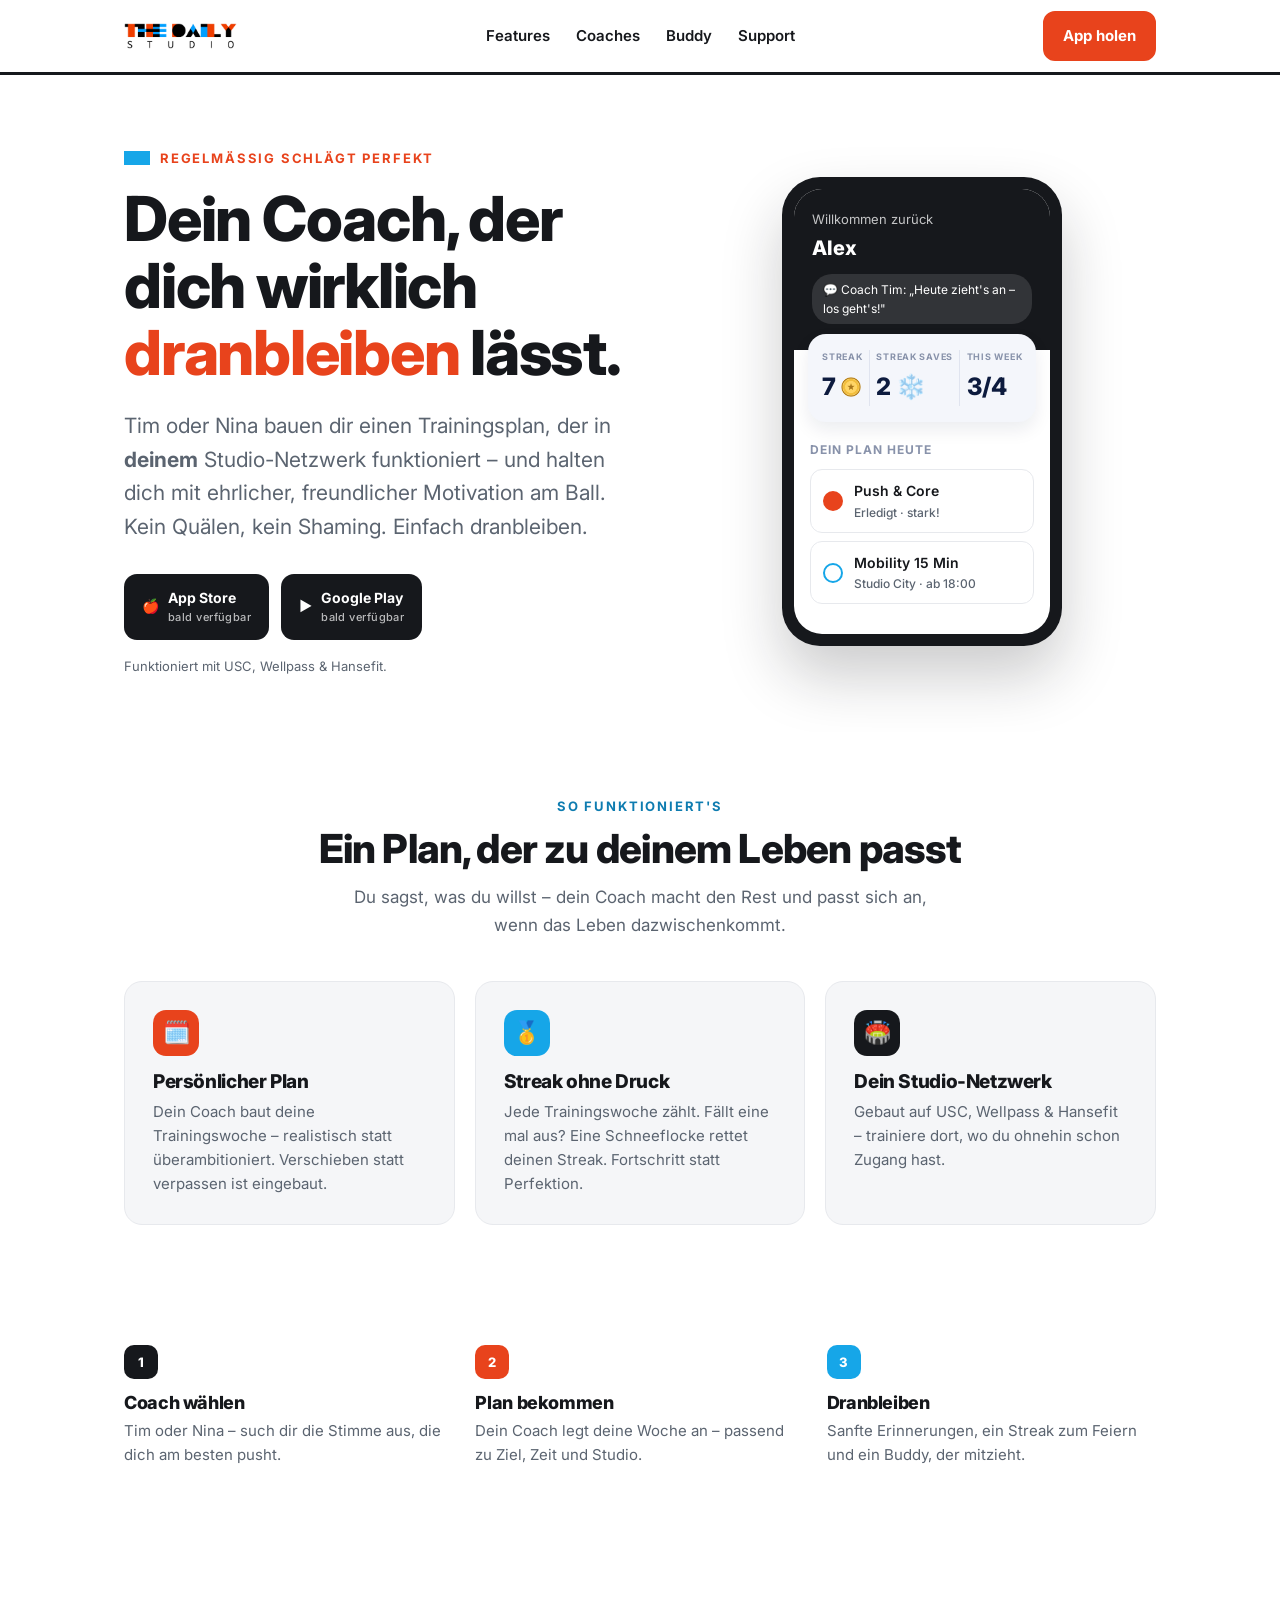
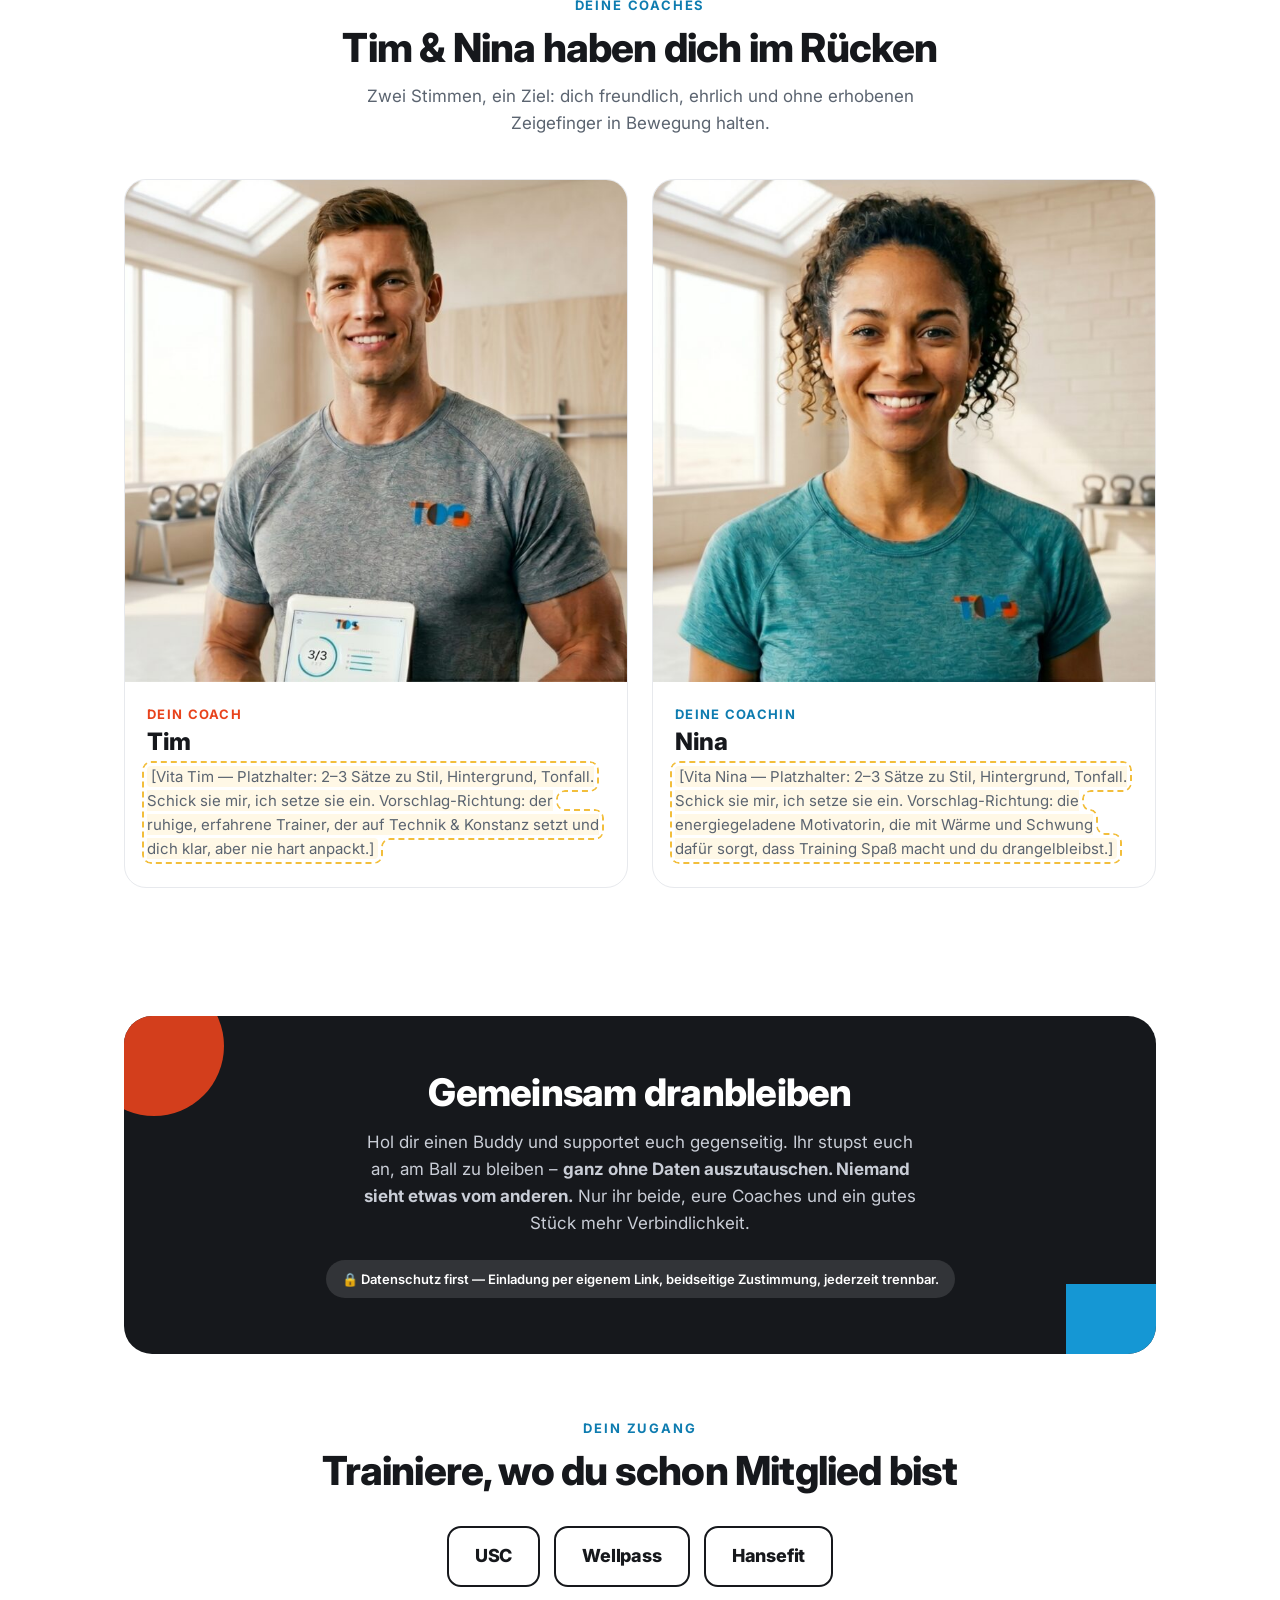
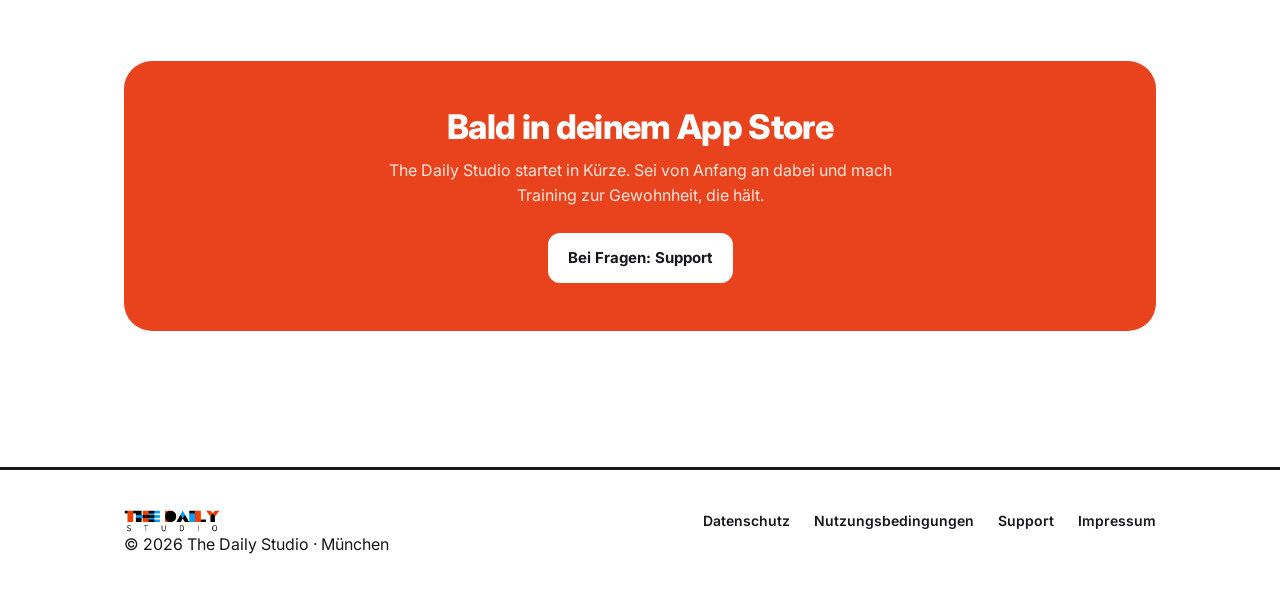
==== index.html @ db4e8151 "The Daily Studio website + deep-link files (AASA, assetlinks, invite landing)" ====
<!DOCTYPE html>
<html lang="de">
<head>
<meta charset="UTF-8">
<meta name="viewport" content="width=device-width, initial-scale=1.0">
<title>The Daily Studio — dein Coach, der dich dranbleiben lässt</title>
<meta name="description" content="The Daily Studio baut dir mit deinem persönlichen Coach Tim oder Nina einen Trainingsplan, der in deinem Studio-Netzwerk funktioniert – und hält dich mit ehrlicher Motivation dran. Regelmäßig schlägt perfekt.">
<meta property="og:title" content="The Daily Studio">
<meta property="og:description" content="Dein persönlicher Coach. Dein Plan. Dranbleiben ohne Quälen.">
<meta property="og:type" content="website">
<link rel="icon" href="assets/favicon.png">
<link rel="preconnect" href="https://fonts.googleapis.com">
<link rel="preconnect" href="https://fonts.gstatic.com" crossorigin>
<link href="https://fonts.googleapis.com/css2?family=Inter:wght@400;500;600;700;800&display=swap" rel="stylesheet">
<link rel="stylesheet" href="style.css">
</head>
<body>

<header>
  <div class="wrap nav">
    <a href="index.html"><img class="logo" src="assets/logo.png" alt="The Daily Studio"></a>
    <nav>
      <a href="#features">Features</a>
      <a href="#coaches">Coaches</a>
      <a href="#buddy">Buddy</a>
      <a href="support.html">Support</a>
    </nav>
    <div class="nav-cta">
      <a class="btn red" href="#download">App holen</a>
    </div>
  </div>
</header>

<!-- HERO -->
<section class="hero">
  <div class="wrap hero-grid">
    <div>
      <span class="kicker">Regelmäßig schlägt perfekt</span>
      <h1>Dein Coach, der dich wirklich <em>dranbleiben</em> lässt.</h1>
      <p class="lead">Tim oder Nina bauen dir einen Trainingsplan, der in <strong>deinem</strong> Studio-Netzwerk funktioniert – und halten dich mit ehrlicher, freundlicher Motivation am Ball. Kein Quälen, kein Shaming. Einfach dranbleiben.</p>
      <div class="store" id="download">
        <span class="badge"><span>🍎</span><span>App Store<small>bald verfügbar</small></span></span>
        <span class="badge"><span>▶</span><span>Google Play<small>bald verfügbar</small></span></span>
      </div>
      <p class="note">Funktioniert mit USC, Wellpass &amp; Hansefit.</p>
    </div>

    <!-- App-Screen-Mockup (echtes UI: Streak / Streak Saves / This Week + Tagesplan) -->
    <div class="phone" aria-hidden="true">
      <div class="screen">
        <div class="top">
          <div class="hi">Willkommen zurück</div>
          <div class="name">Alex</div>
          <div class="coachline">💬 Coach Tim: „Heute zieht's an – los geht's!"</div>
        </div>
        <div class="stats">
          <div class="stat"><div class="l">Streak</div><div class="v">7 <img src="assets/streak_medal.png" alt=""></div></div>
          <div class="vline"></div>
          <div class="stat"><div class="l">Streak Saves</div><div class="v">2 ❄️</div></div>
          <div class="vline"></div>
          <div class="stat"><div class="l">This Week</div><div class="v">3/4</div></div>
        </div>
        <div class="plan">
          <h4>Dein Plan heute</h4>
          <div class="task"><span class="dot done"></span><div>Push &amp; Core<small>Erledigt · stark!</small></div></div>
          <div class="task"><span class="dot open"></span><div>Mobility 15 Min<small>Studio City · ab 18:00</small></div></div>
        </div>
      </div>
    </div>
  </div>
</section>

<!-- FEATURES -->
<section class="block" id="features">
  <div class="wrap">
    <p class="eyebrow">So funktioniert's</p>
    <h2 class="center">Ein Plan, der zu deinem Leben passt</h2>
    <p class="sub">Du sagst, was du willst – dein Coach macht den Rest und passt sich an, wenn das Leben dazwischenkommt.</p>
    <div class="trio">
      <div class="feat"><div class="ic r">🗓️</div><h3>Persönlicher Plan</h3><p>Dein Coach baut deine Trainingswoche – realistisch statt überambitioniert. Verschieben statt verpassen ist eingebaut.</p></div>
      <div class="feat"><div class="ic b">🥇</div><h3>Streak ohne Druck</h3><p>Jede Trainingswoche zählt. Fällt eine mal aus? Eine Schneeflocke rettet deinen Streak. Fortschritt statt Perfektion.</p></div>
      <div class="feat"><div class="ic k">🏟️</div><h3>Dein Studio-Netzwerk</h3><p>Gebaut auf USC, Wellpass &amp; Hansefit – trainiere dort, wo du ohnehin schon Zugang hast.</p></div>
    </div>
  </div>
</section>

<!-- STEPS -->
<section class="block" style="padding-top:0">
  <div class="wrap">
    <div class="steps">
      <div class="step"><div class="n">1</div><h3>Coach wählen</h3><p>Tim oder Nina – such dir die Stimme aus, die dich am besten pusht.</p></div>
      <div class="step"><div class="n">2</div><h3>Plan bekommen</h3><p>Dein Coach legt deine Woche an – passend zu Ziel, Zeit und Studio.</p></div>
      <div class="step"><div class="n">3</div><h3>Dranbleiben</h3><p>Sanfte Erinnerungen, ein Streak zum Feiern und ein Buddy, der mitzieht.</p></div>
    </div>
  </div>
</section>

<!-- COACHES -->
<section class="block" id="coaches">
  <div class="wrap">
    <p class="eyebrow">Deine Coaches</p>
    <h2 class="center">Tim &amp; Nina haben dich im Rücken</h2>
    <p class="sub">Zwei Stimmen, ein Ziel: dich freundlich, ehrlich und ohne erhobenen Zeigefinger in Bewegung halten.</p>
    <div class="coaches">
      <div class="coach tim">
        <img class="photo" src="assets/coach_tim.jpg" alt="Coach Tim">
        <div class="body">
          <div class="role">Dein Coach</div>
          <h3>Tim</h3>
          <p><span class="ph">[Vita Tim — Platzhalter: 2–3 Sätze zu Stil, Hintergrund, Tonfall. Schick sie mir, ich setze sie ein. Vorschlag-Richtung: der ruhige, erfahrene Trainer, der auf Technik &amp; Konstanz setzt und dich klar, aber nie hart anpackt.]</span></p>
        </div>
      </div>
      <div class="coach nina">
        <img class="photo" src="assets/coach_nina.jpg" alt="Coach Nina">
        <div class="body">
          <div class="role">Deine Coachin</div>
          <h3>Nina</h3>
          <p><span class="ph">[Vita Nina — Platzhalter: 2–3 Sätze zu Stil, Hintergrund, Tonfall. Schick sie mir, ich setze sie ein. Vorschlag-Richtung: die energiegeladene Motivatorin, die mit Wärme und Schwung dafür sorgt, dass Training Spaß macht und du drangelbleibst.]</span></p>
        </div>
      </div>
    </div>
  </div>
</section>

<!-- BUDDY -->
<section class="block" id="buddy">
  <div class="wrap">
    <div class="buddy">
      <h2>Gemeinsam dranbleiben</h2>
      <p>Hol dir einen Buddy und supportet euch gegenseitig. Ihr stupst euch an, am Ball zu bleiben – <strong>ganz ohne Daten auszutauschen. Niemand sieht etwas vom anderen.</strong> Nur ihr beide, eure Coaches und ein gutes Stück mehr Verbindlichkeit.</p>
      <span class="lock">🔒 Datenschutz first — Einladung per eigenem Link, beidseitige Zustimmung, jederzeit trennbar.</span>
    </div>
  </div>
</section>

<!-- STUDIO NETWORKS -->
<section class="block" style="padding-top:0">
  <div class="wrap">
    <p class="eyebrow">Dein Zugang</p>
    <h2 class="center">Trainiere, wo du schon Mitglied bist</h2>
    <div class="nets">
      <div class="net">USC</div>
      <div class="net">Wellpass</div>
      <div class="net">Hansefit</div>
    </div>
  </div>
</section>

<!-- CTA -->
<section class="block" style="padding-top:0">
  <div class="wrap">
    <div class="cta-band">
      <h2>Bald in deinem App Store</h2>
      <p>The Daily Studio startet in Kürze. Sei von Anfang an dabei und mach Training zur Gewohnheit, die hält.</p>
      <a class="btn" href="support.html">Bei Fragen: Support</a>
    </div>
  </div>
</section>

<footer>
  <div class="wrap">
    <div class="foot">
      <img class="logo" src="assets/logo.png" alt="The Daily Studio">
      <div class="links">
        <a href="datenschutz.html">Datenschutz</a>
        <a href="agb.html">Nutzungsbedingungen</a>
        <a href="support.html">Support</a>
        <a href="impressum.html">Impressum</a>
      </div>
    </div>
    <p class="copy">© 2026 The Daily Studio · München</p>
  </div>
</footer>

</body>
</html>
---- style.css ----
/* The Daily Studio — Website v1
   Markentreu zum Logo: Bauhaus-geometrisch, Rot/Blau/Schwarz auf Weiß. */
:root{
  --ink:#16181C; --red:#E8431C; --blue:#16A6E8; --blue-ink:#0E7CB0;
  --paper:#FFFFFF; --mist:#F5F6F8; --line:#E7E9ED; --muted:#5B6470;
  --gold:#F2BE3C; --maxw:1080px; --radius:18px;
}
*{box-sizing:border-box;margin:0;padding:0}
html{scroll-behavior:smooth}
body{font-family:"Inter",-apple-system,BlinkMacSystemFont,"Segoe UI",Roboto,Helvetica,Arial,sans-serif;
  color:var(--ink);background:var(--paper);line-height:1.6;-webkit-font-smoothing:antialiased}
.wrap{max-width:var(--maxw);margin:0 auto;padding:0 24px}
a{color:inherit;text-decoration:none}
img{max-width:100%;display:block}
h1,h2,h3{line-height:1.08;font-weight:800;letter-spacing:-0.02em}

/* ---- Header ---- */
header{position:sticky;top:0;z-index:20;background:rgba(255,255,255,.9);backdrop-filter:blur(10px);border-bottom:3px solid var(--ink)}
.nav{display:flex;align-items:center;justify-content:space-between;height:72px}
.nav .logo{height:26px;width:auto}
.nav nav{display:flex;gap:26px;align-items:center;font-weight:600;font-size:15px}
.nav nav a:hover{color:var(--red)}
.btn{display:inline-flex;align-items:center;gap:8px;font-weight:700;font-size:15px;
  padding:11px 18px;border-radius:12px;border:2px solid var(--ink);background:var(--ink);color:#fff;cursor:pointer}
.btn.ghost{background:#fff;color:var(--ink)}
.btn.red{background:var(--red);border-color:var(--red)}
.btn:hover{transform:translateY(-1px)}
.nav-cta{display:flex;gap:10px}
@media(max-width:760px){.nav nav{display:none}}

/* ---- Hero ---- */
.hero{padding:72px 0 56px;position:relative;overflow:hidden}
.hero-grid{display:grid;grid-template-columns:1.05fr .95fr;gap:48px;align-items:center}
.kicker{display:inline-flex;align-items:center;gap:10px;font-weight:700;font-size:13px;
  letter-spacing:.14em;text-transform:uppercase;color:var(--red);margin-bottom:18px}
.kicker::before{content:"";width:26px;height:14px;background:var(--blue);display:inline-block}
.hero h1{font-size:clamp(36px,6.2vw,62px);font-weight:800}
.hero h1 em{font-style:normal;color:var(--red)}
.hero p.lead{font-size:clamp(17px,2.4vw,21px);color:var(--muted);max-width:540px;margin:22px 0 30px}
.store{display:flex;gap:12px;flex-wrap:wrap}
.store .badge{display:inline-flex;align-items:center;gap:9px;background:var(--ink);color:#fff;
  padding:13px 18px;border-radius:13px;font-weight:700;font-size:14px}
.store .badge small{display:block;font-weight:500;font-size:11px;opacity:.7;letter-spacing:.04em}
.hero .note{margin-top:16px;font-size:13px;color:var(--muted)}
@media(max-width:860px){.hero-grid{grid-template-columns:1fr;gap:36px}}

/* ---- Phone mock (app-screen echo) ---- */
.phone{justify-self:center;width:280px;background:var(--ink);border-radius:38px;padding:12px;
  box-shadow:0 30px 60px rgba(22,24,28,.22)}
.phone .screen{background:#fff;border-radius:28px;overflow:hidden}
.phone .top{background:var(--ink);color:#fff;padding:20px 18px 26px}
.phone .top .hi{font-size:13px;opacity:.75}
.phone .top .name{font-size:20px;font-weight:800;margin-top:2px}
.phone .top .coachline{margin-top:10px;font-size:12px;background:rgba(255,255,255,.12);
  display:inline-block;padding:6px 11px;border-radius:20px}
.stats{display:flex;justify-content:space-between;align-items:flex-start;
  background:#F4F6FB;margin:-16px 14px 0;border-radius:18px;padding:16px 14px;position:relative;
  box-shadow:0 8px 18px rgba(13,27,62,.08)}
.stat .l{font-size:9px;font-weight:700;letter-spacing:.08em;color:#8892AA;text-transform:uppercase}
.stat .v{font-size:24px;font-weight:800;color:#0D1B3E;display:flex;align-items:center;gap:4px;margin-top:3px}
.stat .v img{height:22px}
.vline{width:1px;align-self:stretch;background:#E0E4EF}
.plan{padding:18px 16px 22px}
.plan h4{font-size:12px;letter-spacing:.08em;text-transform:uppercase;color:#8892AA;margin-bottom:10px}
.task{display:flex;align-items:center;gap:11px;padding:10px 12px;border:1px solid var(--line);border-radius:12px;margin-bottom:8px;font-size:14px;font-weight:600}
.task .dot{width:20px;height:20px;border-radius:50%;flex:none}
.task .dot.done{background:var(--red)}
.task .dot.open{border:2px solid var(--blue)}
.task small{display:block;font-weight:500;color:var(--muted);font-size:12px}

/* ---- Generic section ---- */
section.block{padding:64px 0}
.eyebrow{font-weight:700;font-size:13px;letter-spacing:.14em;text-transform:uppercase;color:var(--blue-ink);text-align:center}
h2.center{font-size:clamp(26px,4.4vw,40px);text-align:center;margin-top:10px}
.sub{text-align:center;color:var(--muted);max-width:600px;margin:14px auto 0;font-size:17px}

/* ---- Feature trio ---- */
.trio{display:grid;grid-template-columns:repeat(auto-fit,minmax(250px,1fr));gap:20px;margin-top:42px}
.feat{background:var(--mist);border:1px solid var(--line);border-radius:var(--radius);padding:28px}
.feat .ic{width:46px;height:46px;border-radius:13px;display:flex;align-items:center;justify-content:center;font-size:22px;color:#fff;margin-bottom:16px}
.feat .ic.r{background:var(--red)} .feat .ic.b{background:var(--blue)} .feat .ic.k{background:var(--ink)}
.feat h3{font-size:19px;margin-bottom:8px}
.feat p{color:var(--muted);font-size:15px}

/* ---- Steps ---- */
.steps{display:grid;grid-template-columns:repeat(auto-fit,minmax(220px,1fr));gap:22px;margin-top:42px;counter-reset:s}
.step{position:relative;padding-top:14px}
.step .n{font-size:13px;font-weight:800;color:#fff;background:var(--ink);width:34px;height:34px;border-radius:10px;display:flex;align-items:center;justify-content:center;margin-bottom:14px}
.step:nth-child(2) .n{background:var(--red)} .step:nth-child(3) .n{background:var(--blue)}
.step h3{font-size:18px;margin-bottom:6px}
.step p{color:var(--muted);font-size:15px}

/* ---- Coaches ---- */
.coaches{display:grid;grid-template-columns:1fr 1fr;gap:24px;margin-top:42px}
.coach{background:#fff;border:1px solid var(--line);border-radius:22px;overflow:hidden;display:flex;flex-direction:column}
.coach .photo{aspect-ratio:1/1;width:100%;object-fit:cover}
.coach .body{padding:22px 22px 26px}
.coach .role{font-weight:700;font-size:13px;letter-spacing:.1em;text-transform:uppercase}
.coach.tim .role{color:var(--red)} .coach.nina .role{color:var(--blue-ink)}
.coach h3{font-size:24px;margin:4px 0 10px}
.coach p{color:var(--muted);font-size:15px}
.ph{outline:2px dashed var(--gold);outline-offset:3px;border-radius:4px;background:#FFF8E6;padding:1px 4px}
@media(max-width:680px){.coaches{grid-template-columns:1fr}}

/* ---- Buddy ---- */
.buddy{background:var(--ink);color:#fff;border-radius:28px;padding:56px 32px;text-align:center;position:relative;overflow:hidden}
.buddy::before{content:"";position:absolute;top:-40px;left:-40px;width:140px;height:140px;background:var(--red);border-radius:50%;opacity:.9}
.buddy::after{content:"";position:absolute;bottom:-50px;right:-30px;width:120px;height:120px;background:var(--blue);opacity:.9}
.buddy>*{position:relative;z-index:1}
.buddy h2{font-size:clamp(26px,4.4vw,38px)}
.buddy p{color:#C9CDD6;max-width:560px;margin:16px auto 0;font-size:17px}
.buddy .lock{display:inline-block;margin-top:22px;font-size:13px;font-weight:600;background:rgba(255,255,255,.12);padding:9px 16px;border-radius:20px}

/* ---- Studio networks ---- */
.nets{display:flex;gap:14px;flex-wrap:wrap;justify-content:center;margin-top:34px}
.net{border:2px solid var(--ink);border-radius:14px;padding:14px 26px;font-weight:800;font-size:18px;letter-spacing:-.01em}

/* ---- CTA band ---- */
.cta-band{background:var(--red);color:#fff;border-radius:28px;padding:48px 32px;text-align:center;margin-top:10px}
.cta-band h2{font-size:clamp(24px,4vw,34px)}
.cta-band p{margin:12px auto 24px;max-width:520px;color:#FFE4DB}
.cta-band .btn{background:#fff;color:var(--ink);border-color:#fff}

/* ---- Footer ---- */
footer{border-top:3px solid var(--ink);margin-top:72px;padding:40px 0 56px}
.foot{display:flex;justify-content:space-between;gap:30px;flex-wrap:wrap}
.foot .logo{height:22px}
.foot .links{display:flex;gap:24px;flex-wrap:wrap;font-size:14px;font-weight:600}
.foot .links a:hover{color:var(--red)}
.foot .copy{width:100%;color:var(--muted);font-size:13px;margin-top:22px;border-top:1px solid var(--line);padding-top:18px}

/* ---- Legal/content pages ---- */
.doc{max-width:760px;margin:0 auto;padding:56px 0}
.doc h1{font-size:clamp(28px,5vw,40px);margin-bottom:8px}
.doc .updated{color:var(--muted);font-size:14px;margin-bottom:32px}
.doc h2{font-size:22px;margin:34px 0 10px}
.doc h3{font-size:17px;margin:22px 0 8px}
.doc p,.doc li{color:#2A2F36;font-size:16px;margin-bottom:12px}
.doc ul{padding-left:22px;margin-bottom:12px}
.doc a{color:var(--blue-ink);text-decoration:underline}
.callout{background:#FFF8E6;border:1px solid var(--gold);border-radius:14px;padding:16px 18px;margin:18px 0;font-size:14px}
.back{display:inline-block;margin-bottom:24px;font-weight:600;color:var(--blue-ink)}
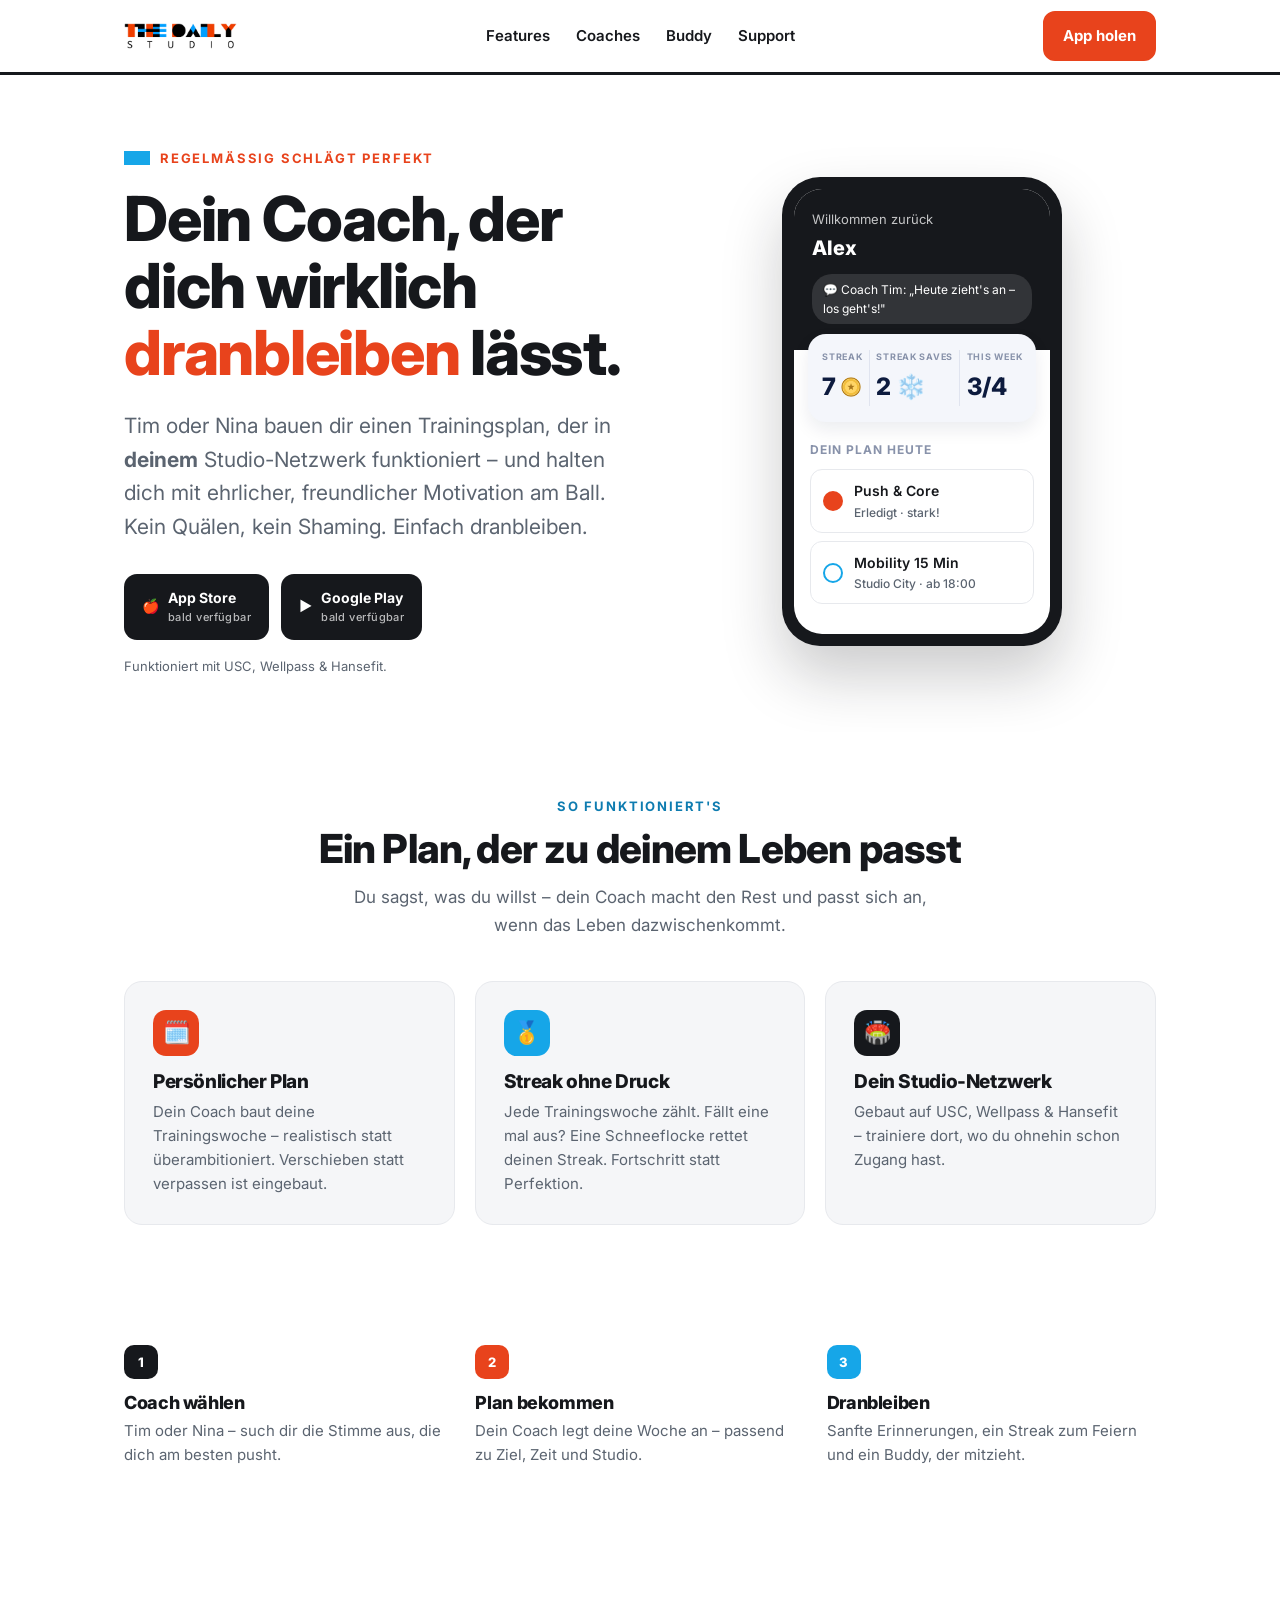
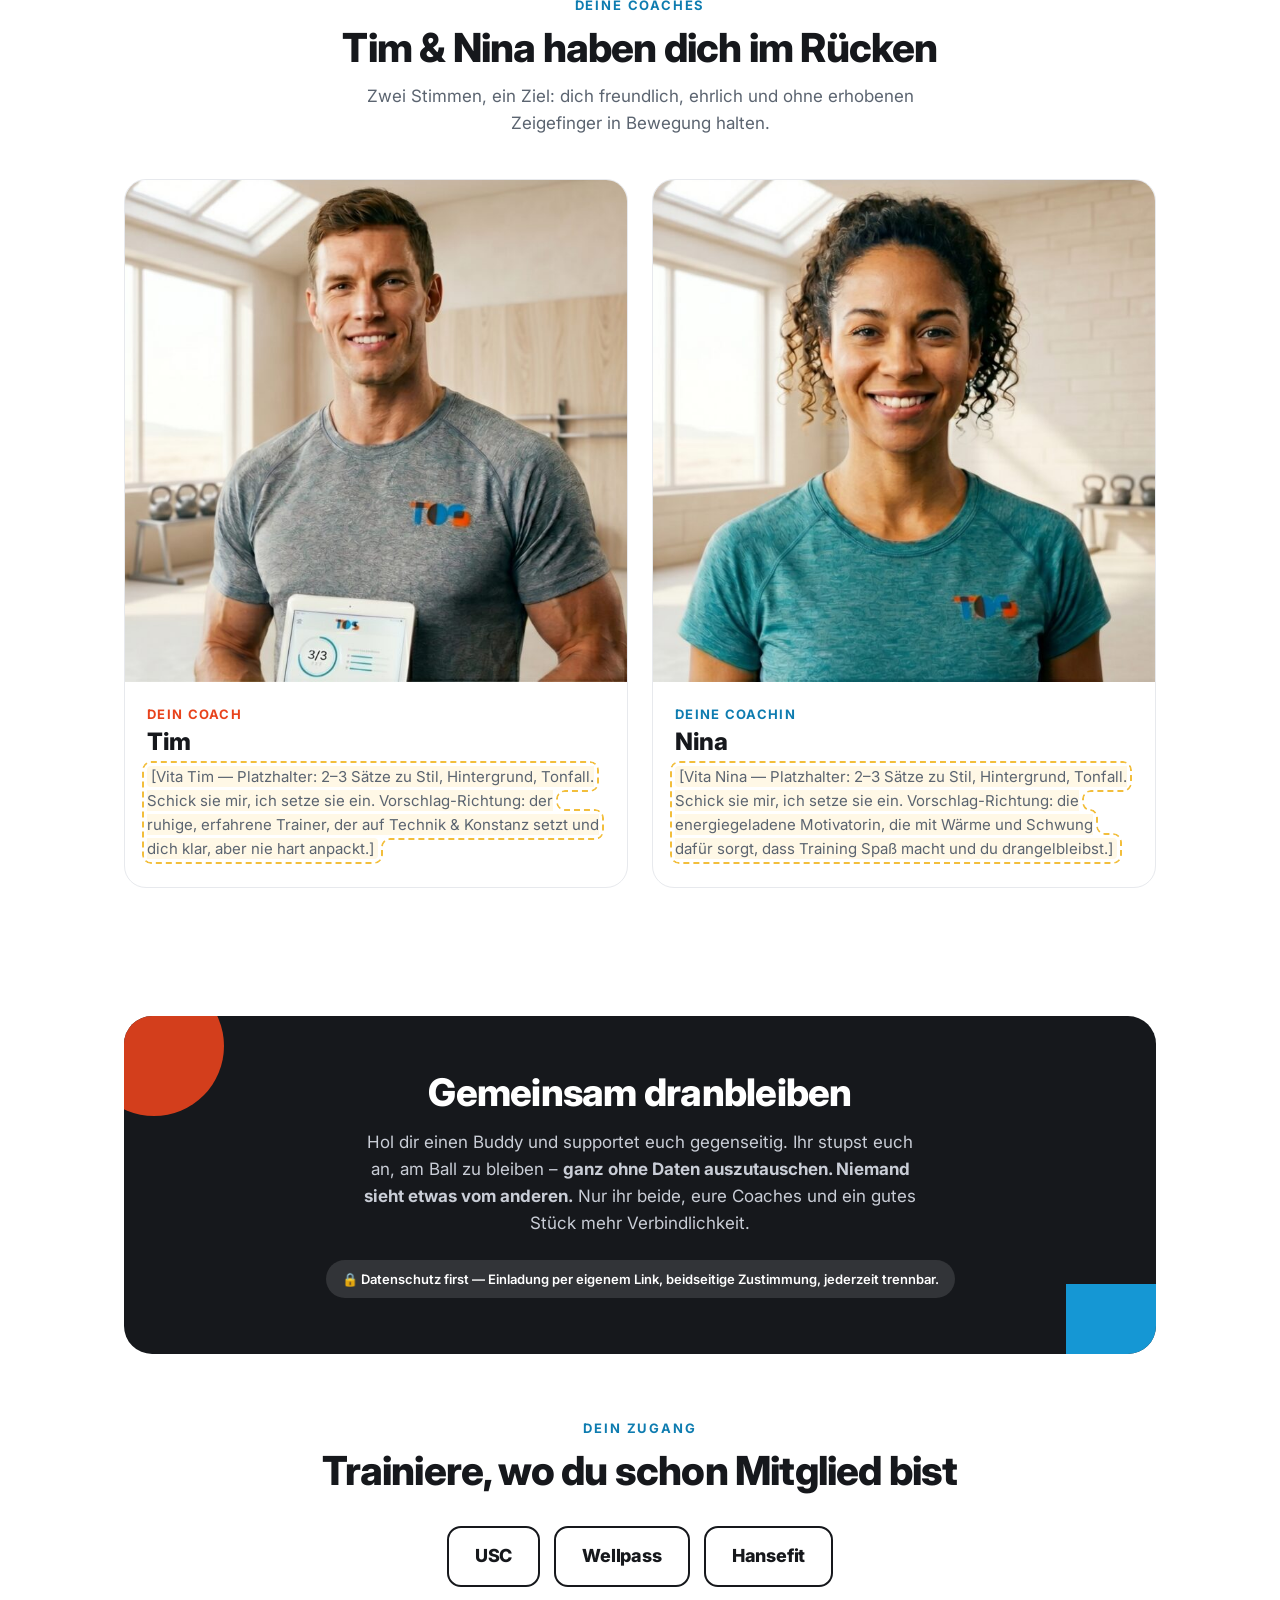
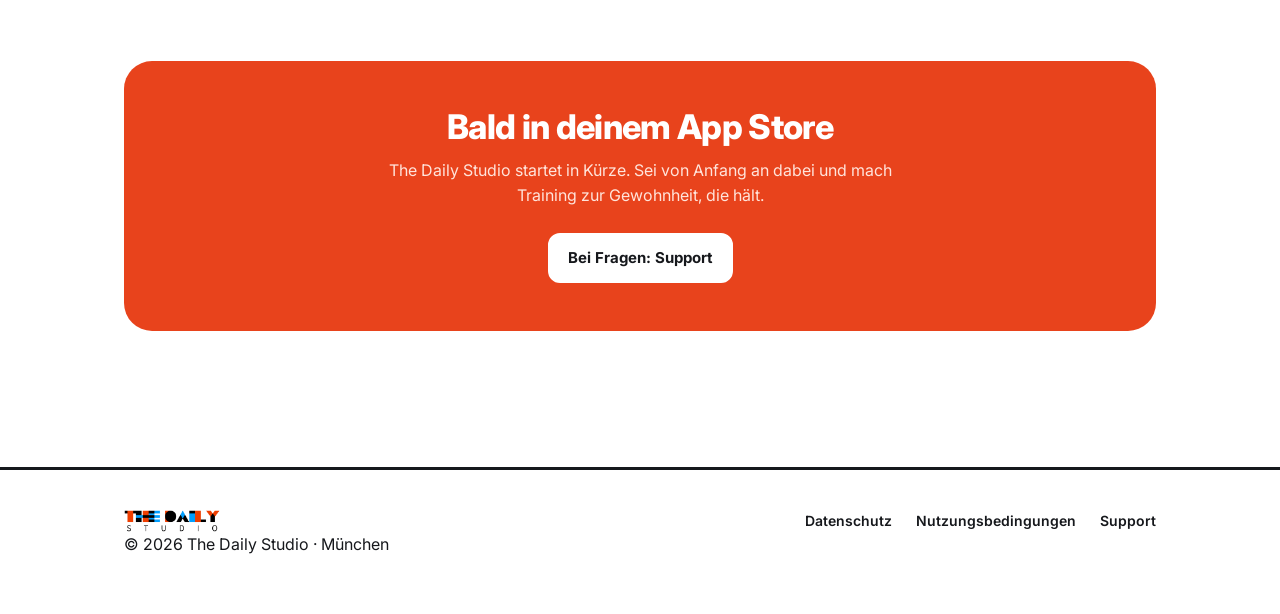
==== commit 2e4c5bcc: "FUT: Website auf noindex, Impressum entfernt, Datenschutz Hosting=GitHub Pages" ====
--- a/index.html
+++ b/index.html
@@ -3,6 +3,7 @@
 <head>
 <meta charset="UTF-8">
 <meta name="viewport" content="width=device-width, initial-scale=1.0">
+<meta name="robots" content="noindex,nofollow">
 <title>The Daily Studio — dein Coach, der dich dranbleiben lässt</title>
 <meta name="description" content="The Daily Studio baut dir mit deinem persönlichen Coach Tim oder Nina einen Trainingsplan, der in deinem Studio-Netzwerk funktioniert – und hält dich mit ehrlicher Motivation dran. Regelmäßig schlägt perfekt.">
 <meta property="og:title" content="The Daily Studio">
@@ -165,7 +166,6 @@
         <a href="datenschutz.html">Datenschutz</a>
         <a href="agb.html">Nutzungsbedingungen</a>
         <a href="support.html">Support</a>
-        <a href="impressum.html">Impressum</a>
       </div>
     </div>
     <p class="copy">© 2026 The Daily Studio · München</p>
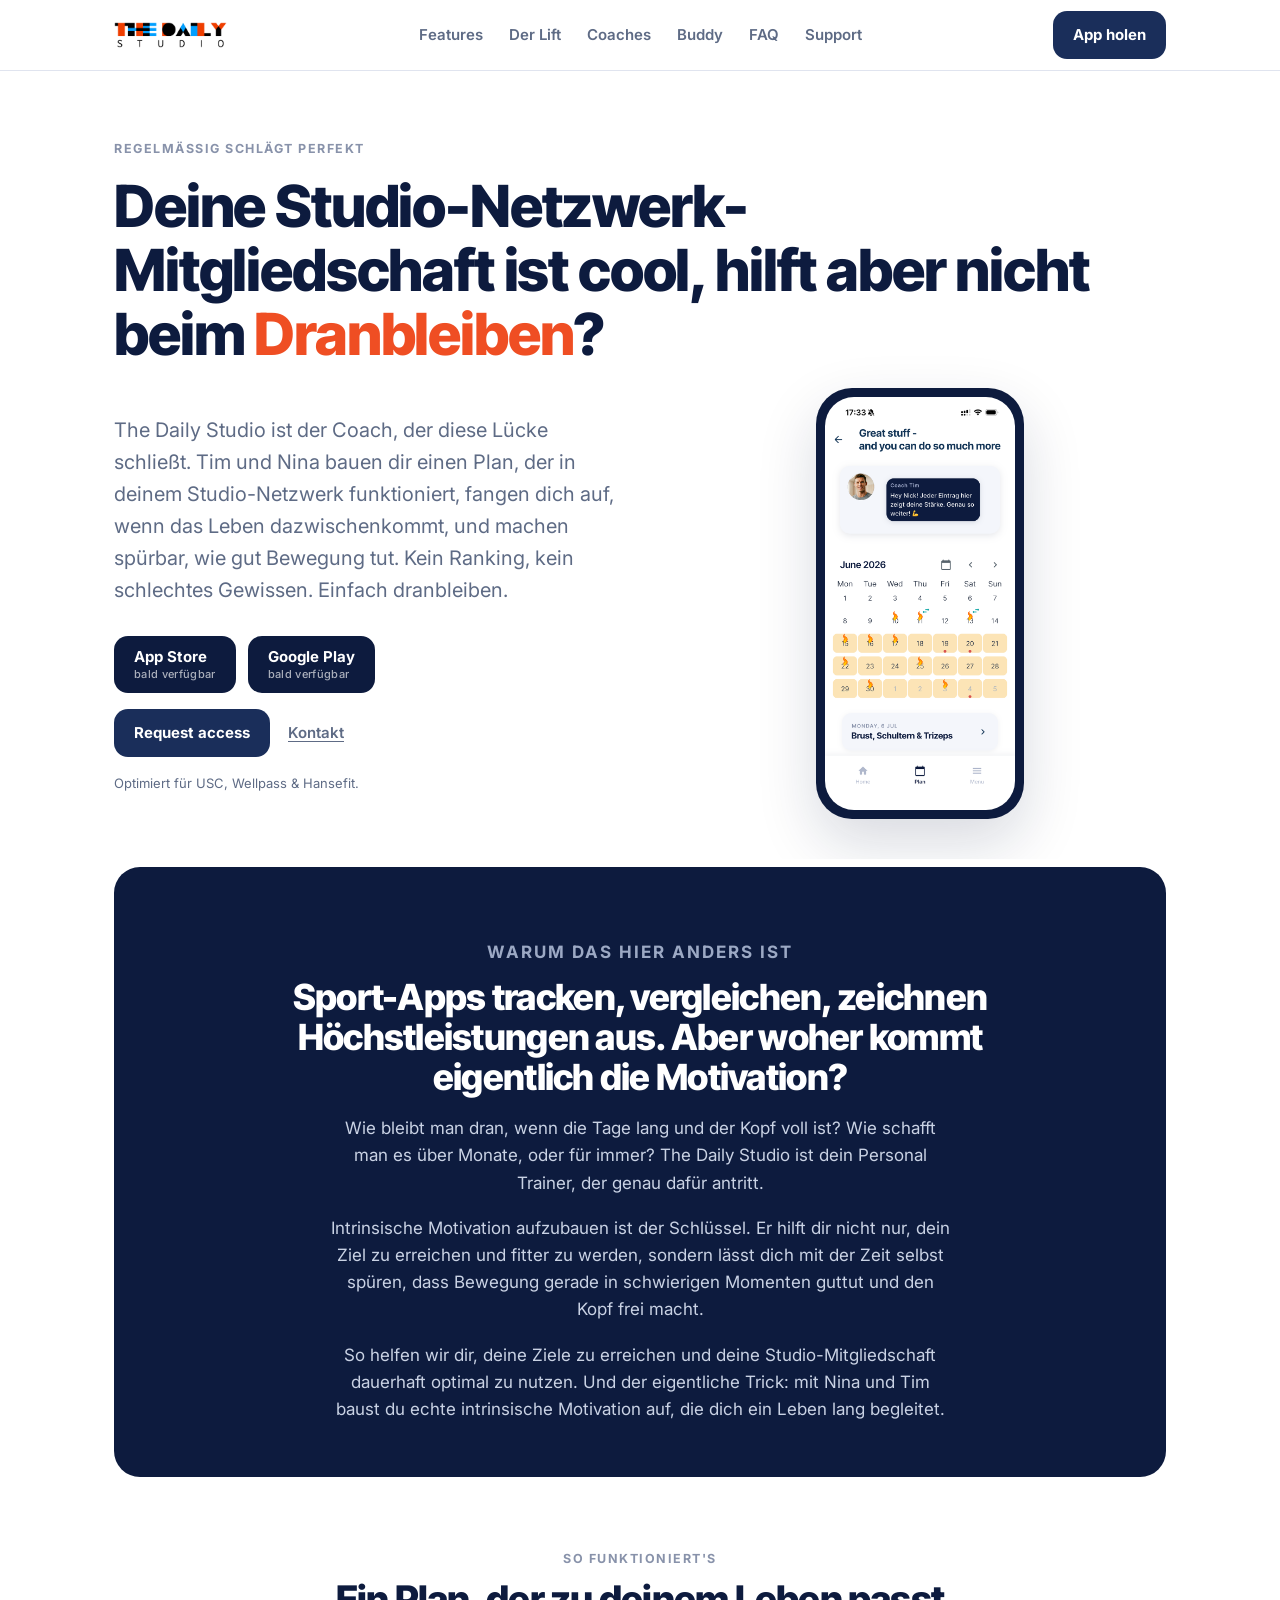
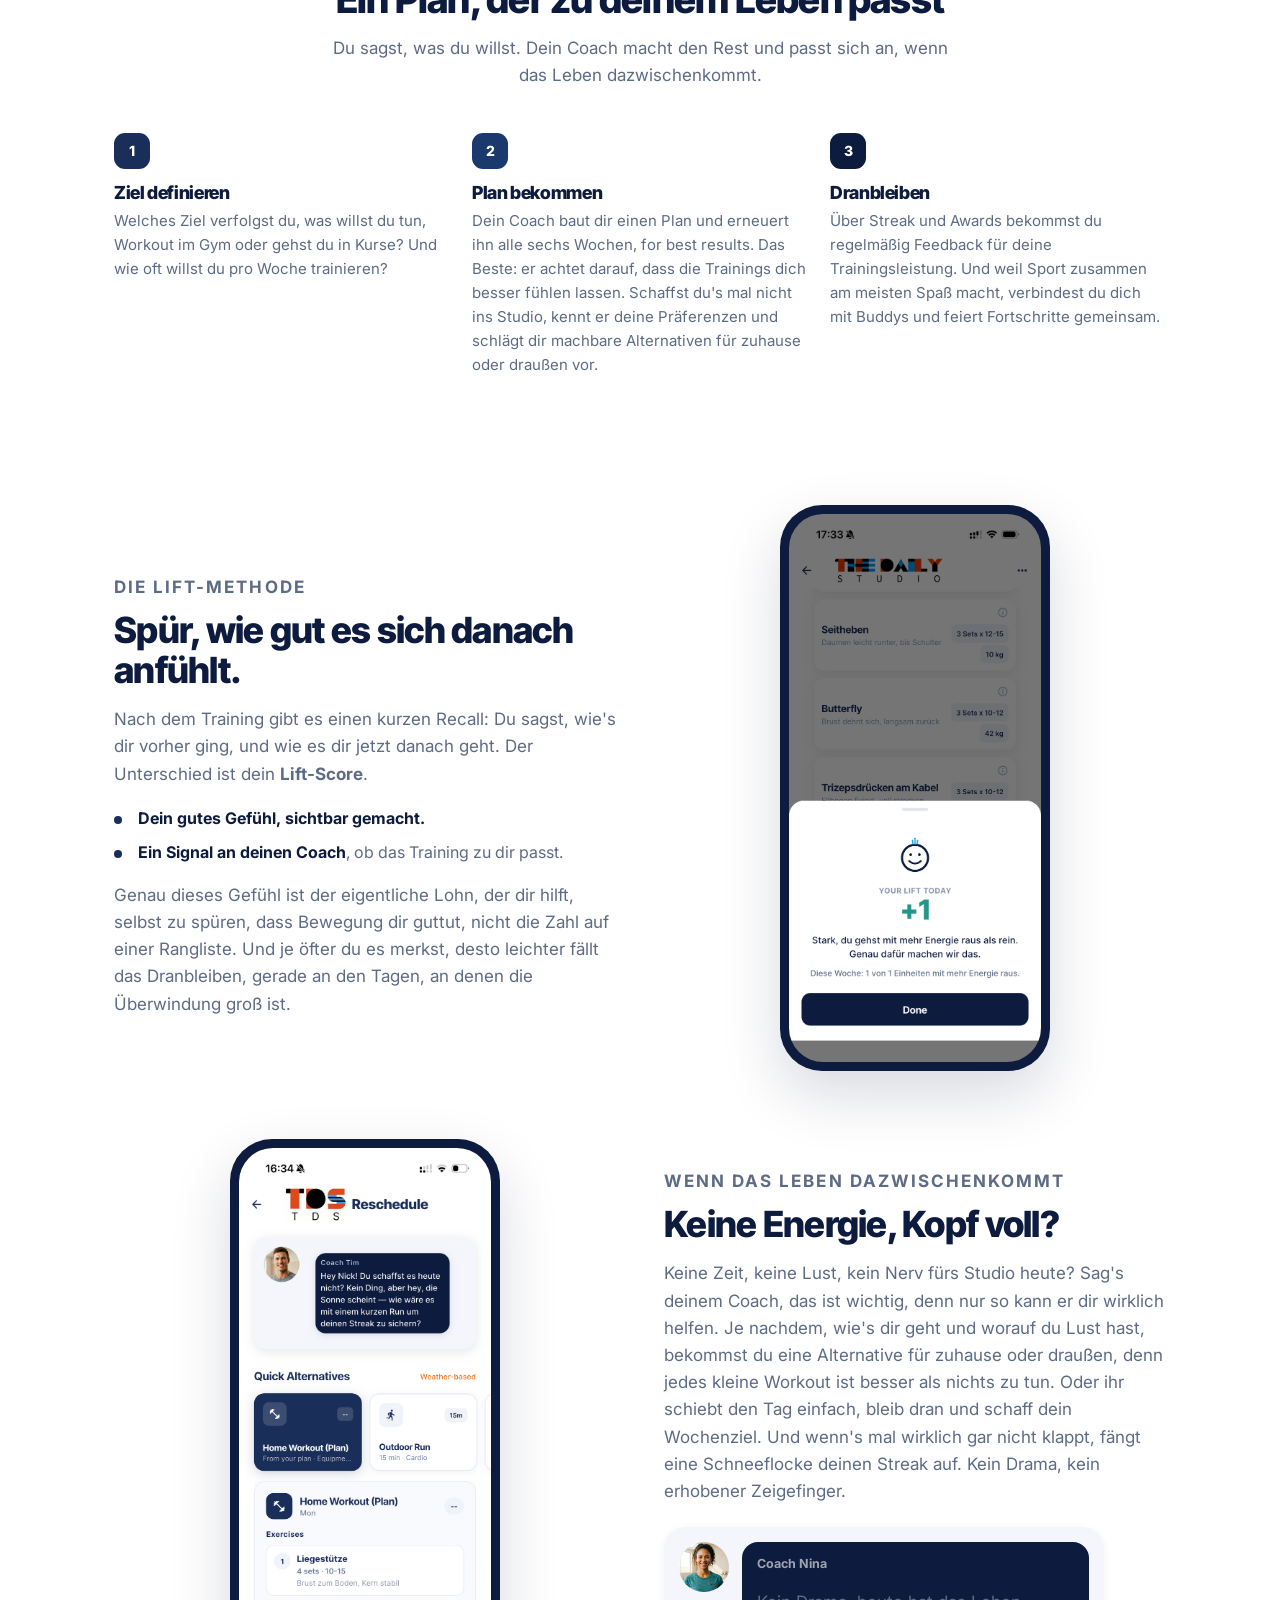
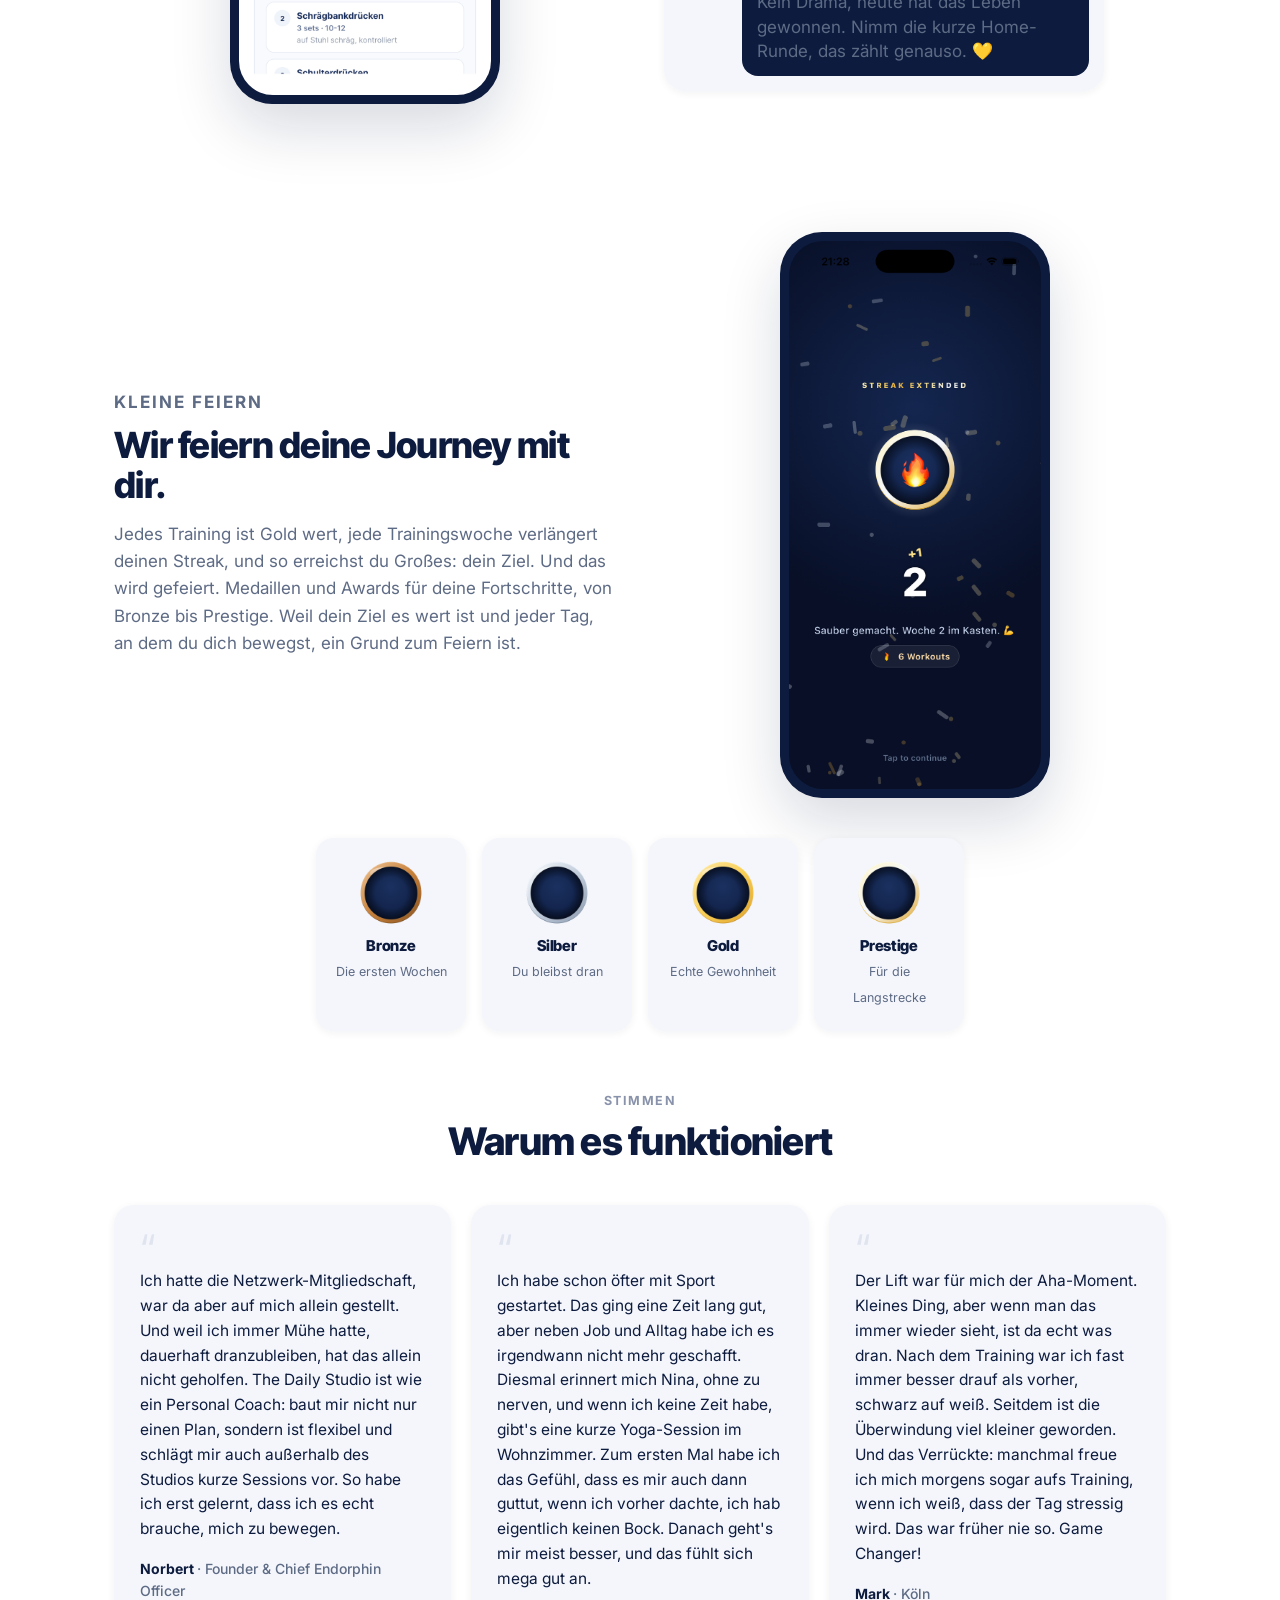
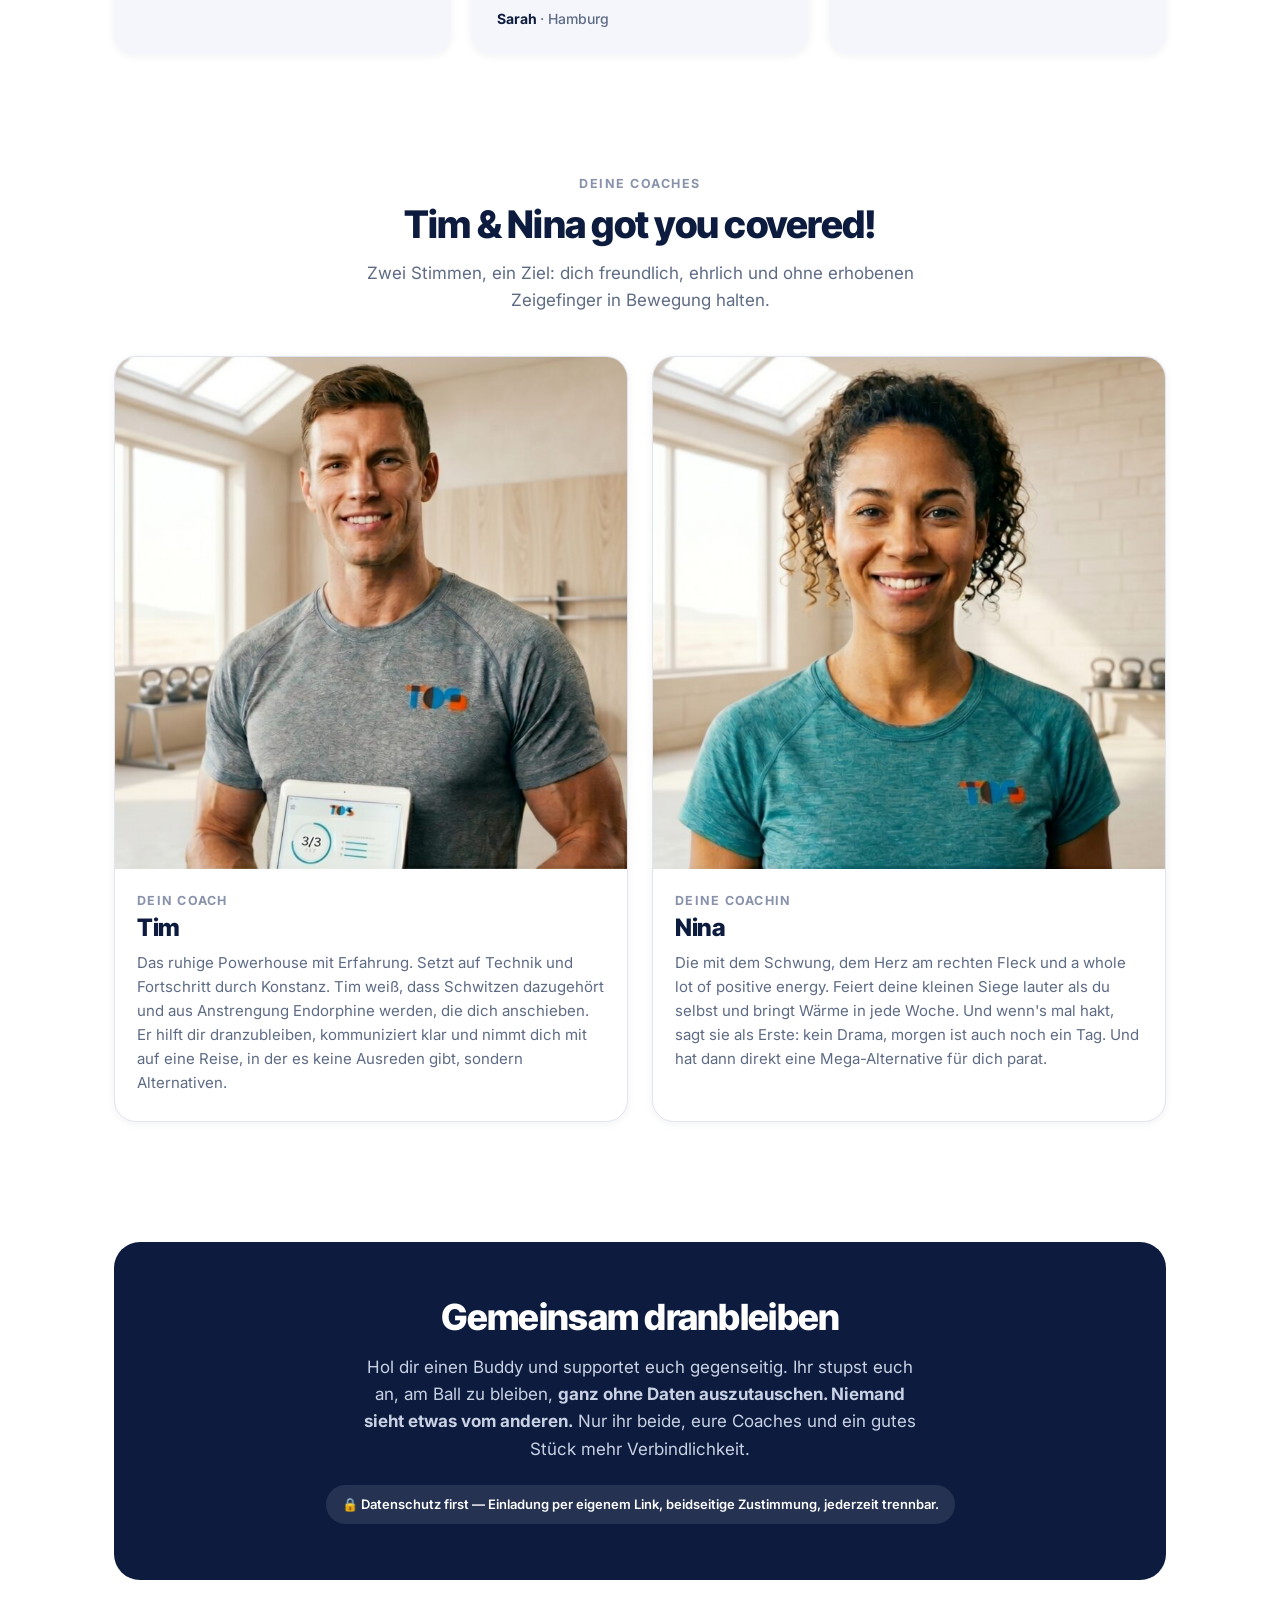
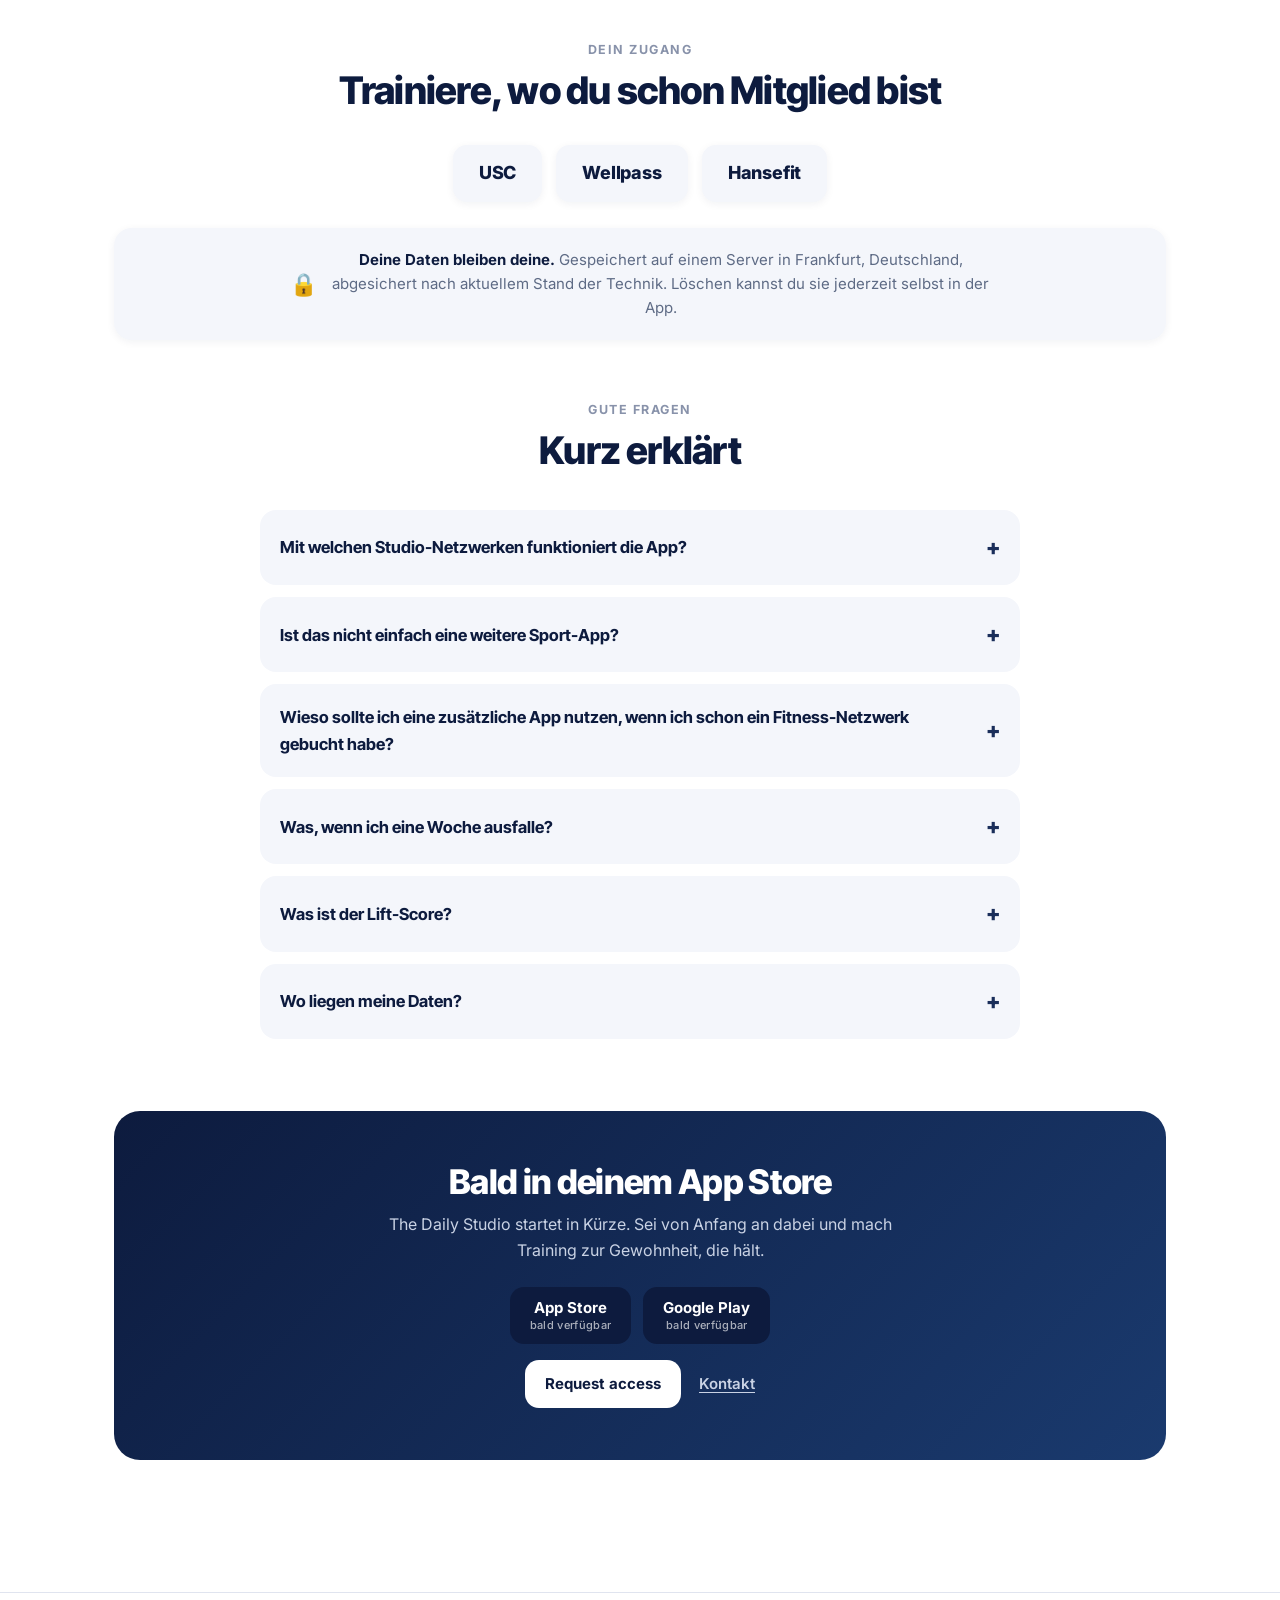
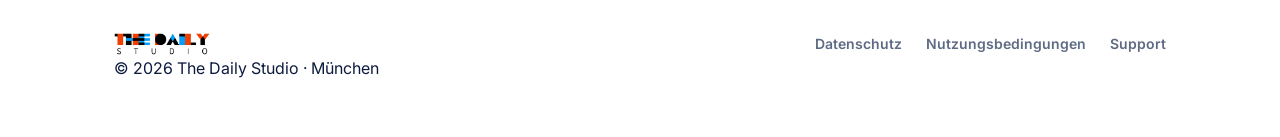
==== commit c4ebb7a7: "Website: app-nahes Redesign (echte Screenshots, Lift/Empathie/Awards/Stimmen, FAQ-Accordion, Request" ====
--- a/index.html
+++ b/index.html
@@ -5,14 +5,16 @@
 <meta name="viewport" content="width=device-width, initial-scale=1.0">
 <meta name="robots" content="noindex,nofollow">
 <title>The Daily Studio — dein Coach, der dich dranbleiben lässt</title>
-<meta name="description" content="The Daily Studio baut dir mit deinem persönlichen Coach Tim oder Nina einen Trainingsplan, der in deinem Studio-Netzwerk funktioniert – und hält dich mit ehrlicher Motivation dran. Regelmäßig schlägt perfekt.">
+<meta name="description" content="Deine Studio-Netzwerk-Mitgliedschaft ist cool, hilft aber nicht beim Dranbleiben? The Daily Studio ist der Coach, der diese Lücke schließt: ein Plan, der zu deinem Leben passt, Alternativen wenn das Leben dazwischenkommt, und der Lift-Score, der spürbar macht, wie gut Bewegung tut.">
 <meta property="og:title" content="The Daily Studio">
-<meta property="og:description" content="Dein persönlicher Coach. Dein Plan. Dranbleiben ohne Quälen.">
+<meta property="og:description" content="Der Coach, der die Lücke deiner Studio-Mitgliedschaft schließt. Dranbleiben ohne Quälen — und spüren, wie gut es sich anfühlt.">
 <meta property="og:type" content="website">
-<link rel="icon" href="assets/favicon.png">
+<link rel="icon" href="assets/favicon.ico" sizes="any">
+<link rel="icon" type="image/png" href="assets/favicon.png">
+<link rel="apple-touch-icon" href="assets/apple-touch-icon.png">
 <link rel="preconnect" href="https://fonts.googleapis.com">
 <link rel="preconnect" href="https://fonts.gstatic.com" crossorigin>
-<link href="https://fonts.googleapis.com/css2?family=Inter:wght@400;500;600;700;800&display=swap" rel="stylesheet">
+<link href="https://fonts.googleapis.com/css2?family=Inter:wght@400;500;600;700&family=Inter+Tight:wght@600;700;800&display=swap" rel="stylesheet">
 <link rel="stylesheet" href="style.css">
 </head>
 <body>
@@ -22,76 +24,149 @@
     <a href="index.html"><img class="logo" src="assets/logo.png" alt="The Daily Studio"></a>
     <nav>
       <a href="#features">Features</a>
+      <a href="#lift">Der Lift</a>
       <a href="#coaches">Coaches</a>
       <a href="#buddy">Buddy</a>
+      <a href="#faq">FAQ</a>
       <a href="support.html">Support</a>
     </nav>
     <div class="nav-cta">
-      <a class="btn red" href="#download">App holen</a>
+      <a class="btn" href="#download">App holen</a>
     </div>
   </div>
 </header>
 
 <!-- HERO -->
 <section class="hero">
-  <div class="wrap hero-grid">
-    <div>
-      <span class="kicker">Regelmäßig schlägt perfekt</span>
-      <h1>Dein Coach, der dich wirklich <em>dranbleiben</em> lässt.</h1>
-      <p class="lead">Tim oder Nina bauen dir einen Trainingsplan, der in <strong>deinem</strong> Studio-Netzwerk funktioniert – und halten dich mit ehrlicher, freundlicher Motivation am Ball. Kein Quälen, kein Shaming. Einfach dranbleiben.</p>
-      <div class="store" id="download">
-        <span class="badge"><span>🍎</span><span>App Store<small>bald verfügbar</small></span></span>
-        <span class="badge"><span>▶</span><span>Google Play<small>bald verfügbar</small></span></span>
-      </div>
-      <p class="note">Funktioniert mit USC, Wellpass &amp; Hansefit.</p>
-    </div>
-
-    <!-- App-Screen-Mockup (echtes UI: Streak / Streak Saves / This Week + Tagesplan) -->
-    <div class="phone" aria-hidden="true">
-      <div class="screen">
-        <div class="top">
-          <div class="hi">Willkommen zurück</div>
-          <div class="name">Alex</div>
-          <div class="coachline">💬 Coach Tim: „Heute zieht's an – los geht's!"</div>
-        </div>
-        <div class="stats">
-          <div class="stat"><div class="l">Streak</div><div class="v">7 <img src="assets/streak_medal.png" alt=""></div></div>
-          <div class="vline"></div>
-          <div class="stat"><div class="l">Streak Saves</div><div class="v">2 ❄️</div></div>
-          <div class="vline"></div>
-          <div class="stat"><div class="l">This Week</div><div class="v">3/4</div></div>
-        </div>
-        <div class="plan">
-          <h4>Dein Plan heute</h4>
-          <div class="task"><span class="dot done"></span><div>Push &amp; Core<small>Erledigt · stark!</small></div></div>
-          <div class="task"><span class="dot open"></span><div>Mobility 15 Min<small>Studio City · ab 18:00</small></div></div>
-        </div>
-      </div>
-    </div>
-  </div>
-</section>
-
-<!-- FEATURES -->
-<section class="block" id="features">
+  <div class="wrap">
+    <span class="kicker">Regelmäßig schlägt perfekt</span>
+    <h1>Deine Studio-Netzwerk-Mitgliedschaft ist cool, hilft aber nicht beim <em>Dranbleiben</em>?</h1>
+    <div class="hero-grid">
+      <div class="hero-left">
+        <p class="lead">The Daily Studio ist der Coach, der diese Lücke schließt. Tim und Nina bauen dir einen Plan, der in deinem Studio-Netzwerk funktioniert, fangen dich auf, wenn das Leben dazwischenkommt, und machen spürbar, wie gut Bewegung tut. Kein Ranking, kein schlechtes Gewissen. Einfach dranbleiben.</p>
+        <div class="store" id="download">
+          <span class="badge">App Store<small>bald verfügbar</small></span>
+          <span class="badge">Google Play<small>bald verfügbar</small></span>
+        </div>
+        <div class="access">
+          <a class="btn" href="mailto:contact@thedailystudio.app?subject=Request%20access%20-%20The%20Daily%20Studio&amp;body=Hallo%2C%0A%0Aich%20w%C3%BCrde%20The%20Daily%20Studio%20gerne%20testen.%0A%0AWarum%20ich%20dabei%20sein%20m%C3%B6chte%3A%0A%5Bhier%20kurz%20in%20ein%2C%20zwei%20S%C3%A4tzen%20beschreiben%5D%0A%0AMeine%20Test-E-Mail-Adresse%20%28mit%20dieser%20Adresse%20m%C3%B6chte%20ich%20mich%20in%20der%20App%20anmelden%29%3A%0A%5Bhier%20deine%20E-Mail-Adresse%20best%C3%A4tigen%5D%0A%0ADanke%20und%20viele%20Gr%C3%BC%C3%9Fe">Request access</a>
+          <a class="contactlink" href="mailto:contact@thedailystudio.app">Kontakt</a>
+        </div>
+        <p class="note">Optimiert für USC, Wellpass &amp; Hansefit.</p>
+      </div>
+      <div class="device"><img src="assets/app/intro_calendar.png" alt="The Daily Studio — Wochenplan mit Coach-Nachricht und Trainingstagen"></div>
+    </div>
+  </div>
+</section>
+
+<!-- MOAT -->
+<section class="block" style="padding-top:8px">
+  <div class="wrap">
+    <div class="moat">
+      <p class="eyebrow">Warum das hier anders ist</p>
+      <h2>Sport-Apps tracken, vergleichen, zeichnen Höchstleistungen aus. Aber woher kommt eigentlich die Motivation?</h2>
+      <p>Wie bleibt man dran, wenn die Tage lang und der Kopf voll ist? Wie schafft man es über Monate, oder für immer? The Daily Studio ist dein Personal Trainer, der genau dafür antritt.</p>
+      <p>Intrinsische Motivation aufzubauen ist der Schlüssel. Er hilft dir nicht nur, dein Ziel zu erreichen und fitter zu werden, sondern lässt dich mit der Zeit selbst spüren, dass Bewegung gerade in schwierigen Momenten guttut und den Kopf frei macht.</p>
+      <p>So helfen wir dir, deine Ziele zu erreichen und deine Studio-Mitgliedschaft dauerhaft optimal zu nutzen. Und der eigentliche Trick: mit Nina und Tim baust du echte intrinsische Motivation auf, die dich ein Leben lang begleitet.</p>
+    </div>
+  </div>
+</section>
+
+<!-- FEATURES + STEPS -->
+<section class="block" id="features" style="padding-top:12px">
   <div class="wrap">
     <p class="eyebrow">So funktioniert's</p>
     <h2 class="center">Ein Plan, der zu deinem Leben passt</h2>
-    <p class="sub">Du sagst, was du willst – dein Coach macht den Rest und passt sich an, wenn das Leben dazwischenkommt.</p>
-    <div class="trio">
-      <div class="feat"><div class="ic r">🗓️</div><h3>Persönlicher Plan</h3><p>Dein Coach baut deine Trainingswoche – realistisch statt überambitioniert. Verschieben statt verpassen ist eingebaut.</p></div>
-      <div class="feat"><div class="ic b">🥇</div><h3>Streak ohne Druck</h3><p>Jede Trainingswoche zählt. Fällt eine mal aus? Eine Schneeflocke rettet deinen Streak. Fortschritt statt Perfektion.</p></div>
-      <div class="feat"><div class="ic k">🏟️</div><h3>Dein Studio-Netzwerk</h3><p>Gebaut auf USC, Wellpass &amp; Hansefit – trainiere dort, wo du ohnehin schon Zugang hast.</p></div>
-    </div>
-  </div>
-</section>
-
-<!-- STEPS -->
+    <p class="sub">Du sagst, was du willst. Dein Coach macht den Rest und passt sich an, wenn das Leben dazwischenkommt.</p>
+    <div class="steps">
+      <div class="step"><div class="n">1</div><h3>Ziel definieren</h3><p>Welches Ziel verfolgst du, was willst du tun, Workout im Gym oder gehst du in Kurse? Und wie oft willst du pro Woche trainieren?</p></div>
+      <div class="step"><div class="n">2</div><h3>Plan bekommen</h3><p>Dein Coach baut dir einen Plan und erneuert ihn alle sechs Wochen, for best results. Das Beste: er achtet darauf, dass die Trainings dich besser fühlen lassen. Schaffst du's mal nicht ins Studio, kennt er deine Präferenzen und schlägt dir machbare Alternativen für zuhause oder draußen vor.</p></div>
+      <div class="step"><div class="n">3</div><h3>Dranbleiben</h3><p>Über Streak und Awards bekommst du regelmäßig Feedback für deine Trainingsleistung. Und weil Sport zusammen am meisten Spaß macht, verbindest du dich mit Buddys und feiert Fortschritte gemeinsam.</p></div>
+    </div>
+  </div>
+</section>
+
+<!-- LIFT -->
+<section class="block" id="lift">
+  <div class="wrap">
+    <div class="split">
+      <div class="txt">
+        <p class="eyebrow">Die Lift-Methode</p>
+        <h2>Spür, wie gut es sich danach anfühlt.</h2>
+        <p>Nach dem Training gibt es einen kurzen Recall: Du sagst, wie's dir vorher ging, und wie es dir jetzt danach geht. Der Unterschied ist dein <strong>Lift-Score</strong>.</p>
+        <ul class="lift-points">
+          <li><strong>Dein gutes Gefühl, sichtbar gemacht.</strong></li>
+          <li><strong>Ein Signal an deinen Coach</strong>, ob das Training zu dir passt.</li>
+        </ul>
+        <p>Genau dieses Gefühl ist der eigentliche Lohn, der dir hilft, selbst zu spüren, dass Bewegung dir guttut, nicht die Zahl auf einer Rangliste. Und je öfter du es merkst, desto leichter fällt das Dranbleiben, gerade an den Tagen, an denen die Überwindung groß ist.</p>
+      </div>
+      <div class="device"><img src="assets/app/intro_lift.png" alt="Der Lift-Score — dein gutes Gefühl nach dem Training, sichtbar gemacht"></div>
+    </div>
+  </div>
+</section>
+
+<!-- EMPATHIE -->
 <section class="block" style="padding-top:0">
   <div class="wrap">
-    <div class="steps">
-      <div class="step"><div class="n">1</div><h3>Coach wählen</h3><p>Tim oder Nina – such dir die Stimme aus, die dich am besten pusht.</p></div>
-      <div class="step"><div class="n">2</div><h3>Plan bekommen</h3><p>Dein Coach legt deine Woche an – passend zu Ziel, Zeit und Studio.</p></div>
-      <div class="step"><div class="n">3</div><h3>Dranbleiben</h3><p>Sanfte Erinnerungen, ein Streak zum Feiern und ein Buddy, der mitzieht.</p></div>
+    <div class="split rev">
+      <div class="device"><img src="assets/app/intro_reschedule.png" alt="Alternative wählen oder Training verschieben"></div>
+      <div class="txt">
+        <p class="eyebrow">Wenn das Leben dazwischenkommt</p>
+        <h2>Keine Energie, Kopf voll?</h2>
+        <p>Keine Zeit, keine Lust, kein Nerv fürs Studio heute? Sag's deinem Coach, das ist wichtig, denn nur so kann er dir wirklich helfen. Je nachdem, wie's dir geht und worauf du Lust hast, bekommst du eine Alternative für zuhause oder draußen, denn jedes kleine Workout ist besser als nichts zu tun. Oder ihr schiebt den Tag einfach, bleib dran und schaff dein Wochenziel. Und wenn's mal wirklich gar nicht klappt, fängt eine Schneeflocke deinen Streak auf. Kein Drama, kein erhobener Zeigefinger.</p>
+        <div class="coachbubble" style="margin-top:22px">
+          <img class="avatar" src="assets/coach_nina.jpg" alt="Coach Nina">
+          <div class="msg">
+            <div class="who">Coach Nina</div>
+            <p>Kein Drama, heute hat das Leben gewonnen. Nimm die kurze Home-Runde, das zählt genauso. 💛</p>
+          </div>
+        </div>
+      </div>
+    </div>
+  </div>
+</section>
+
+<!-- AWARDS -->
+<section class="block">
+  <div class="wrap">
+    <div class="split">
+      <div class="txt">
+        <p class="eyebrow">Kleine Feiern</p>
+        <h2>Wir feiern deine Journey mit dir.</h2>
+        <p>Jedes Training ist Gold wert, jede Trainingswoche verlängert deinen Streak, und so erreichst du Großes: dein Ziel. Und das wird gefeiert. Medaillen und Awards für deine Fortschritte, von Bronze bis Prestige. Weil dein Ziel es wert ist und jeder Tag, an dem du dich bewegst, ein Grund zum Feiern ist.</p>
+      </div>
+      <div class="device"><img src="assets/app/intro_streak.png" alt="Streak verlängert — Feier-Screen mit Medaille und Flamme"></div>
+    </div>
+    <div class="awards-row">
+      <div class="award"><img class="medal" src="assets/app/medal_bronze.png" alt=""><h4>Bronze</h4><small>Die ersten Wochen</small></div>
+      <div class="award"><img class="medal" src="assets/app/medal_silver.png" alt=""><h4>Silber</h4><small>Du bleibst dran</small></div>
+      <div class="award"><img class="medal" src="assets/app/medal_gold.png" alt=""><h4>Gold</h4><small>Echte Gewohnheit</small></div>
+      <div class="award"><img class="medal" src="assets/app/medal_prestige.png" alt=""><h4>Prestige</h4><small>Für die Langstrecke</small></div>
+    </div>
+  </div>
+</section>
+
+<!-- STIMMEN -->
+<section class="block" style="padding-top:0">
+  <div class="wrap">
+    <p class="eyebrow">Stimmen</p>
+    <h2 class="center">Warum es funktioniert</h2>
+    <div class="voices">
+      <div class="voice">
+        <div class="mark">&ldquo;</div>
+        <p class="quote">Ich hatte die Netzwerk-Mitgliedschaft, war da aber auf mich allein gestellt. Und weil ich immer Mühe hatte, dauerhaft dranzubleiben, hat das allein nicht geholfen. The Daily Studio ist wie ein Personal Coach: baut mir nicht nur einen Plan, sondern ist flexibel und schlägt mir auch außerhalb des Studios kurze Sessions vor. So habe ich erst gelernt, dass ich es echt brauche, mich zu bewegen.</p>
+        <p class="who">Norbert <span>· Founder &amp; Chief Endorphin Officer</span></p>
+      </div>
+      <div class="voice">
+        <div class="mark">&ldquo;</div>
+        <p class="quote">Ich habe schon öfter mit Sport gestartet. Das ging eine Zeit lang gut, aber neben Job und Alltag habe ich es irgendwann nicht mehr geschafft. Diesmal erinnert mich Nina, ohne zu nerven, und wenn ich keine Zeit habe, gibt's eine kurze Yoga-Session im Wohnzimmer. Zum ersten Mal habe ich das Gefühl, dass es mir auch dann guttut, wenn ich vorher dachte, ich hab eigentlich keinen Bock. Danach geht's mir meist besser, und das fühlt sich mega gut an.</p>
+        <p class="who">Sarah <span>· Hamburg</span></p>
+      </div>
+      <div class="voice">
+        <div class="mark">&ldquo;</div>
+        <p class="quote">Der Lift war für mich der Aha-Moment. Kleines Ding, aber wenn man das immer wieder sieht, ist da echt was dran. Nach dem Training war ich fast immer besser drauf als vorher, schwarz auf weiß. Seitdem ist die Überwindung viel kleiner geworden. Und das Verrückte: manchmal freue ich mich morgens sogar aufs Training, wenn ich weiß, dass der Tag stressig wird. Das war früher nie so. Game Changer!</p>
+        <p class="who">Mark <span>· Köln</span></p>
+      </div>
     </div>
   </div>
 </section>
@@ -100,7 +175,7 @@
 <section class="block" id="coaches">
   <div class="wrap">
     <p class="eyebrow">Deine Coaches</p>
-    <h2 class="center">Tim &amp; Nina haben dich im Rücken</h2>
+    <h2 class="center">Tim &amp; Nina got you covered!</h2>
     <p class="sub">Zwei Stimmen, ein Ziel: dich freundlich, ehrlich und ohne erhobenen Zeigefinger in Bewegung halten.</p>
     <div class="coaches">
       <div class="coach tim">
@@ -108,7 +183,7 @@
         <div class="body">
           <div class="role">Dein Coach</div>
           <h3>Tim</h3>
-          <p><span class="ph">[Vita Tim — Platzhalter: 2–3 Sätze zu Stil, Hintergrund, Tonfall. Schick sie mir, ich setze sie ein. Vorschlag-Richtung: der ruhige, erfahrene Trainer, der auf Technik &amp; Konstanz setzt und dich klar, aber nie hart anpackt.]</span></p>
+          <p>Das ruhige Powerhouse mit Erfahrung. Setzt auf Technik und Fortschritt durch Konstanz. Tim weiß, dass Schwitzen dazugehört und aus Anstrengung Endorphine werden, die dich anschieben. Er hilft dir dranzubleiben, kommuniziert klar und nimmt dich mit auf eine Reise, in der es keine Ausreden gibt, sondern Alternativen.</p>
         </div>
       </div>
       <div class="coach nina">
@@ -116,7 +191,7 @@
         <div class="body">
           <div class="role">Deine Coachin</div>
           <h3>Nina</h3>
-          <p><span class="ph">[Vita Nina — Platzhalter: 2–3 Sätze zu Stil, Hintergrund, Tonfall. Schick sie mir, ich setze sie ein. Vorschlag-Richtung: die energiegeladene Motivatorin, die mit Wärme und Schwung dafür sorgt, dass Training Spaß macht und du drangelbleibst.]</span></p>
+          <p>Die mit dem Schwung, dem Herz am rechten Fleck und a whole lot of positive energy. Feiert deine kleinen Siege lauter als du selbst und bringt Wärme in jede Woche. Und wenn's mal hakt, sagt sie als Erste: kein Drama, morgen ist auch noch ein Tag. Und hat dann direkt eine Mega-Alternative für dich parat.</p>
         </div>
       </div>
     </div>
@@ -128,13 +203,13 @@
   <div class="wrap">
     <div class="buddy">
       <h2>Gemeinsam dranbleiben</h2>
-      <p>Hol dir einen Buddy und supportet euch gegenseitig. Ihr stupst euch an, am Ball zu bleiben – <strong>ganz ohne Daten auszutauschen. Niemand sieht etwas vom anderen.</strong> Nur ihr beide, eure Coaches und ein gutes Stück mehr Verbindlichkeit.</p>
+      <p>Hol dir einen Buddy und supportet euch gegenseitig. Ihr stupst euch an, am Ball zu bleiben, <strong>ganz ohne Daten auszutauschen. Niemand sieht etwas vom anderen.</strong> Nur ihr beide, eure Coaches und ein gutes Stück mehr Verbindlichkeit.</p>
       <span class="lock">🔒 Datenschutz first — Einladung per eigenem Link, beidseitige Zustimmung, jederzeit trennbar.</span>
     </div>
   </div>
 </section>
 
-<!-- STUDIO NETWORKS -->
+<!-- STUDIO NETWORKS + TRUST -->
 <section class="block" style="padding-top:0">
   <div class="wrap">
     <p class="eyebrow">Dein Zugang</p>
@@ -144,6 +219,44 @@
       <div class="net">Wellpass</div>
       <div class="net">Hansefit</div>
     </div>
+    <div class="trust">
+      <span class="ic">🔒</span>
+      <p><strong>Deine Daten bleiben deine.</strong> Gespeichert auf einem Server in Frankfurt, Deutschland, abgesichert nach aktuellem Stand der Technik. Löschen kannst du sie jederzeit selbst in der App.</p>
+    </div>
+  </div>
+</section>
+
+<!-- FAQ -->
+<section class="block" id="faq" style="padding-top:0">
+  <div class="wrap">
+    <p class="eyebrow">Gute Fragen</p>
+    <h2 class="center">Kurz erklärt</h2>
+    <div class="faq">
+      <details name="faq">
+        <summary>Mit welchen Studio-Netzwerken funktioniert die App?</summary>
+        <p>The Daily Studio ist unabhängig von Studio-Netzwerken. Derzeit sind die Studios von USC, Wellpass und Hansefit integriert.</p>
+      </details>
+      <details name="faq">
+        <summary>Ist das nicht einfach eine weitere Sport-App?</summary>
+        <p>Nope. The Daily Studio ist ein Personal Coach, der nur für dich da ist. Wir gehen davon aus, dass du mit deinem Studio-Netzwerk ein Ziel vor Augen hast, und unterstützen dich dabei: mit professionellen Plänen, aber nicht starr, sondern mit Empathie, die sich an dein Leben anpasst. Der dich anschiebt, dir Alternativen außerhalb des Studios bietet und aktiv Anpassungen vorschlägt, wenn er merkt, dass du dir mal zu viel vorgenommen hast.</p>
+      </details>
+      <details name="faq">
+        <summary>Wieso sollte ich eine zusätzliche App nutzen, wenn ich schon ein Fitness-Netzwerk gebucht habe?</summary>
+        <p>Dein Studio-Netzwerk ist ein großartiges Angebot: ein Preis, Zugang zu tausenden Studios. Aber du bekommst eben nur den Zugang und bist dort Gast. Ob du hingehst, was du trainierst und wie lange du durchhältst, hängt allein von deiner intrinsischen Motivation ab. The Daily Studio schließt genau diese Lücke und ist an deiner Seite. Tim oder Nina bauen dir einen Plan, nach dem du im Studio trainierst, oder planen deine Wochen, wenn du lieber in Kurse gehst. Und wenn du's mal nicht schaffst, schlagen sie dir vor, was du trotz wenig Zeit oder Energie tun kannst, denn es ist immer besser, etwas zu tun als nichts.</p>
+      </details>
+      <details name="faq">
+        <summary>Was, wenn ich eine Woche ausfalle?</summary>
+        <p>We got you covered, dein Streak und deine Fortschritte sind sicher. Wenn dir mal eine Krankheit dazwischenkommt (oder die Männergrippe) oder du im Urlaub am Strand chillst, lass es deinen Coach wissen, und er sichert deinen Streak so lange. Und wenn's in einer Woche mal überhaupt nicht klappt, weil der große Pitch keine Zeit gelassen hat oder der Jahresabschluss dazwischenkam, fängt dich eine Schneeflocke auf. Dein Streak bleibt.</p>
+      </details>
+      <details name="faq">
+        <summary>Was ist der Lift-Score?</summary>
+        <p>Dein gutes Gefühl nach dem Training, sichtbar gemacht. Im kurzen Dialog mit dem Coach nach dem Training checkst du, wie es dir vorher ging und wie du dich danach fühlst. Der Unterschied ist wichtig. Du wirst sehen: oft fühlst du dich danach besser als vorher, Kopf frei, körperlich angestrengt, aber happy. Genau das ist dein eigentlicher Lohn, nicht eine Punktzahl. Und genauso wichtig ist es zu merken, wenn du dich danach nicht besser fühlst. So kann dein Coach reagieren und dein Training anpassen. Denn jeder Mensch ist anders, und das ist gut so, damit können wir arbeiten.</p>
+      </details>
+      <details name="faq">
+        <summary>Wo liegen meine Daten?</summary>
+        <p>Gute Frage, wichtige Frage. Wir hosten deine Daten auf einem Server in Frankfurt, Deutschland, abgesichert nach aktuellem Stand. Wir verarbeiten sie möglichst sparsam und zweckgebunden. Wenn du zum Beispiel einen neuen Plan bekommst, gehen nur die nötigsten Daten an Anthropic: deine aktuelle Belastung, dein Ziel und deine Ambition. Name oder E-Mail gehen nicht mit, weil das nicht nötig ist. Und wenn du willst, kannst du sie jederzeit selbst löschen.</p>
+      </details>
+    </div>
   </div>
 </section>
 
@@ -153,7 +266,14 @@
     <div class="cta-band">
       <h2>Bald in deinem App Store</h2>
       <p>The Daily Studio startet in Kürze. Sei von Anfang an dabei und mach Training zur Gewohnheit, die hält.</p>
-      <a class="btn" href="support.html">Bei Fragen: Support</a>
+      <div class="store">
+        <span class="badge">App Store<small>bald verfügbar</small></span>
+        <span class="badge">Google Play<small>bald verfügbar</small></span>
+      </div>
+      <div class="access">
+        <a class="btn ghost" href="mailto:contact@thedailystudio.app?subject=Request%20access%20-%20The%20Daily%20Studio&amp;body=Hallo%2C%0A%0Aich%20w%C3%BCrde%20The%20Daily%20Studio%20gerne%20testen.%0A%0AWarum%20ich%20dabei%20sein%20m%C3%B6chte%3A%0A%5Bhier%20kurz%20in%20ein%2C%20zwei%20S%C3%A4tzen%20beschreiben%5D%0A%0AMeine%20Test-E-Mail-Adresse%20%28mit%20dieser%20Adresse%20m%C3%B6chte%20ich%20mich%20in%20der%20App%20anmelden%29%3A%0A%5Bhier%20deine%20E-Mail-Adresse%20best%C3%A4tigen%5D%0A%0ADanke%20und%20viele%20Gr%C3%BC%C3%9Fe">Request access</a>
+        <a class="contactlink light" href="mailto:contact@thedailystudio.app">Kontakt</a>
+      </div>
     </div>
   </div>
 </section>
@@ -172,5 +292,14 @@
   </div>
 </footer>
 
+<script>
+  // FAQ: nur eine Antwort gleichzeitig offen
+  document.querySelectorAll('.faq details').forEach(function(d){
+    d.addEventListener('toggle', function(){
+      if(d.open){document.querySelectorAll('.faq details[open]').forEach(function(o){if(o!==d)o.open=false;});}
+    });
+  });
+</script>
+
 </body>
 </html>
--- a/style.css
+++ b/style.css
@@ -1,133 +1,160 @@
-/* The Daily Studio — Website v1
-   Markentreu zum Logo: Bauhaus-geometrisch, Rot/Blau/Schwarz auf Weiß. */
+/* The Daily Studio — Website v2
+   An das echte App-Design angelehnt: Navy-Basis (#0D1B3E), Buttons Navy (#1A2E5A),
+   helle Karten (#F4F6FB), Teal nur im echten Lift-UI, Gold nur im echten Feier-UI.
+   Typo: Inter Tight (Headlines) + Inter (Text), serifenlos wie in der App. */
 :root{
-  --ink:#16181C; --red:#E8431C; --blue:#16A6E8; --blue-ink:#0E7CB0;
-  --paper:#FFFFFF; --mist:#F5F6F8; --line:#E7E9ED; --muted:#5B6470;
-  --gold:#F2BE3C; --maxw:1080px; --radius:18px;
+  --ink:#0D1B3E; --navy:#0D1B3E; --accent:#1A2E5A; --accent2:#1A3A6E;
+  --teal:#249689; --gold:#F4C64B; --flame:#EF4E23; --cream:#FCE9C9;
+  --paper:#FFFFFF; --card:#F4F6FB; --line:#E0E4EF;
+  --muted:#5E6B85; --label:#8892AA; --danger:#D64550; --red:#E8431C;
+  --maxw:1100px; --radius:20px;
+  --sans:-apple-system,BlinkMacSystemFont,"Segoe UI",Roboto,Helvetica,Arial,sans-serif;
+  --shadow:0 2px 8px rgba(13,27,62,.06);
+  --shadow-lg:0 24px 60px rgba(13,27,62,.16);
 }
 *{box-sizing:border-box;margin:0;padding:0}
 html{scroll-behavior:smooth}
-body{font-family:"Inter",-apple-system,BlinkMacSystemFont,"Segoe UI",Roboto,Helvetica,Arial,sans-serif;
+body{font-family:"Inter",var(--sans);
   color:var(--ink);background:var(--paper);line-height:1.6;-webkit-font-smoothing:antialiased}
 .wrap{max-width:var(--maxw);margin:0 auto;padding:0 24px}
 a{color:inherit;text-decoration:none}
 img{max-width:100%;display:block}
-h1,h2,h3{line-height:1.08;font-weight:800;letter-spacing:-0.02em}
+h1,h2,h3,h4{font-family:"Inter Tight","Inter",var(--sans);line-height:1.1;font-weight:800;letter-spacing:-0.02em}
 
 /* ---- Header ---- */
-header{position:sticky;top:0;z-index:20;background:rgba(255,255,255,.9);backdrop-filter:blur(10px);border-bottom:3px solid var(--ink)}
-.nav{display:flex;align-items:center;justify-content:space-between;height:72px}
+header{position:sticky;top:0;z-index:20;background:rgba(255,255,255,.88);backdrop-filter:blur(12px);border-bottom:1px solid var(--line)}
+.nav{display:flex;align-items:center;justify-content:space-between;height:70px}
 .nav .logo{height:26px;width:auto}
-.nav nav{display:flex;gap:26px;align-items:center;font-weight:600;font-size:15px}
-.nav nav a:hover{color:var(--red)}
+.nav nav{display:flex;gap:26px;align-items:center;font-weight:600;font-size:15px;color:var(--muted)}
+.nav nav a:hover{color:var(--ink)}
 .btn{display:inline-flex;align-items:center;gap:8px;font-weight:700;font-size:15px;
-  padding:11px 18px;border-radius:12px;border:2px solid var(--ink);background:var(--ink);color:#fff;cursor:pointer}
-.btn.ghost{background:#fff;color:var(--ink)}
-.btn.red{background:var(--red);border-color:var(--red)}
-.btn:hover{transform:translateY(-1px)}
+  padding:12px 20px;border-radius:14px;border:none;background:var(--accent);color:#fff;cursor:pointer;transition:transform .12s ease,box-shadow .12s ease}
+.btn:hover{transform:translateY(-1px);box-shadow:0 8px 20px rgba(26,46,90,.28)}
+.btn.ghost{background:var(--card);color:var(--ink)}
 .nav-cta{display:flex;gap:10px}
-@media(max-width:760px){.nav nav{display:none}}
+@media(max-width:820px){.nav nav{display:none}}
 
 /* ---- Hero ---- */
-.hero{padding:72px 0 56px;position:relative;overflow:hidden}
-.hero-grid{display:grid;grid-template-columns:1.05fr .95fr;gap:48px;align-items:center}
-.kicker{display:inline-flex;align-items:center;gap:10px;font-weight:700;font-size:13px;
-  letter-spacing:.14em;text-transform:uppercase;color:var(--red);margin-bottom:18px}
-.kicker::before{content:"";width:26px;height:14px;background:var(--blue);display:inline-block}
-.hero h1{font-size:clamp(36px,6.2vw,62px);font-weight:800}
-.hero h1 em{font-style:normal;color:var(--red)}
-.hero p.lead{font-size:clamp(17px,2.4vw,21px);color:var(--muted);max-width:540px;margin:22px 0 30px}
+.hero{padding:64px 0 40px;position:relative;overflow:hidden}
+.hero-grid{display:grid;grid-template-columns:1.02fr .98fr;gap:48px;align-items:center;position:relative;z-index:1}
+.kicker{display:inline-block;font-weight:700;font-size:12.5px;
+  letter-spacing:.12em;text-transform:uppercase;color:var(--label);margin-bottom:16px}
+.hero h1{font-size:clamp(34px,5.6vw,58px);font-weight:800;margin:0 0 22px;max-width:1000px}
+.hero h1 em{font-style:normal;color:var(--flame)}
+.hero p.lead{font-size:clamp(17px,2.3vw,20px);color:var(--muted);max-width:540px;margin:0 0 30px}
 .store{display:flex;gap:12px;flex-wrap:wrap}
-.store .badge{display:inline-flex;align-items:center;gap:9px;background:var(--ink);color:#fff;
-  padding:13px 18px;border-radius:13px;font-weight:700;font-size:14px}
-.store .badge small{display:block;font-weight:500;font-size:11px;opacity:.7;letter-spacing:.04em}
+.store .badge{display:inline-flex;flex-direction:column;justify-content:center;background:var(--ink);color:#fff;
+  padding:12px 20px;border-radius:14px;font-weight:700;font-size:15px;line-height:1.2}
+.store .badge small{font-weight:500;font-size:11px;opacity:.65;letter-spacing:.03em;margin-top:2px}
 .hero .note{margin-top:16px;font-size:13px;color:var(--muted)}
-@media(max-width:860px){.hero-grid{grid-template-columns:1fr;gap:36px}}
+@media(max-width:860px){.hero-grid{grid-template-columns:1fr;gap:34px}}
 
-/* ---- Phone mock (app-screen echo) ---- */
-.phone{justify-self:center;width:280px;background:var(--ink);border-radius:38px;padding:12px;
-  box-shadow:0 30px 60px rgba(22,24,28,.22)}
-.phone .screen{background:#fff;border-radius:28px;overflow:hidden}
-.phone .top{background:var(--ink);color:#fff;padding:20px 18px 26px}
-.phone .top .hi{font-size:13px;opacity:.75}
-.phone .top .name{font-size:20px;font-weight:800;margin-top:2px}
-.phone .top .coachline{margin-top:10px;font-size:12px;background:rgba(255,255,255,.12);
-  display:inline-block;padding:6px 11px;border-radius:20px}
-.stats{display:flex;justify-content:space-between;align-items:flex-start;
-  background:#F4F6FB;margin:-16px 14px 0;border-radius:18px;padding:16px 14px;position:relative;
-  box-shadow:0 8px 18px rgba(13,27,62,.08)}
-.stat .l{font-size:9px;font-weight:700;letter-spacing:.08em;color:#8892AA;text-transform:uppercase}
-.stat .v{font-size:24px;font-weight:800;color:#0D1B3E;display:flex;align-items:center;gap:4px;margin-top:3px}
-.stat .v img{height:22px}
-.vline{width:1px;align-self:stretch;background:#E0E4EF}
-.plan{padding:18px 16px 22px}
-.plan h4{font-size:12px;letter-spacing:.08em;text-transform:uppercase;color:#8892AA;margin-bottom:10px}
-.task{display:flex;align-items:center;gap:11px;padding:10px 12px;border:1px solid var(--line);border-radius:12px;margin-bottom:8px;font-size:14px;font-weight:600}
-.task .dot{width:20px;height:20px;border-radius:50%;flex:none}
-.task .dot.done{background:var(--red)}
-.task .dot.open{border:2px solid var(--blue)}
-.task small{display:block;font-weight:500;color:var(--muted);font-size:12px}
+/* ---- Device frame (echte Screenshots) ---- */
+.device{width:270px;justify-self:center;background:var(--ink);border-radius:42px;padding:9px;
+  box-shadow:var(--shadow-lg)}
+.hero .device{width:208px;border-radius:36px}
+.device img{width:100%;border-radius:34px;display:block}
+.hero .device img{border-radius:29px}
+.device.sm{width:230px}
+
+/* ---- Coach speech bubble (Signature-Element der App) ---- */
+.coachbubble{display:flex;gap:13px;align-items:flex-start;background:var(--card);border-radius:22px;
+  padding:15px;box-shadow:var(--shadow);max-width:440px}
+.coachbubble .avatar{width:50px;height:50px;border-radius:50%;object-fit:cover;flex:none}
+.coachbubble .msg{background:var(--ink);color:#fff;border-radius:16px;padding:12px 15px}
+.coachbubble .who{font-size:12.5px;font-weight:700;color:rgba(255,255,255,.6);margin-bottom:3px}
+.coachbubble .msg p{font-size:14.5px;line-height:1.45;color:#EAEEF6}
 
 /* ---- Generic section ---- */
-section.block{padding:64px 0}
-.eyebrow{font-weight:700;font-size:13px;letter-spacing:.14em;text-transform:uppercase;color:var(--blue-ink);text-align:center}
-h2.center{font-size:clamp(26px,4.4vw,40px);text-align:center;margin-top:10px}
-.sub{text-align:center;color:var(--muted);max-width:600px;margin:14px auto 0;font-size:17px}
+section.block{padding:60px 0}
+.eyebrow{font-weight:700;font-size:12.5px;letter-spacing:.12em;text-transform:uppercase;color:var(--label);text-align:center}
+h2.center{font-size:clamp(26px,4.2vw,38px);text-align:center;margin-top:10px}
+.sub{text-align:center;color:var(--muted);max-width:620px;margin:14px auto 0;font-size:17px}
 
 /* ---- Feature trio ---- */
 .trio{display:grid;grid-template-columns:repeat(auto-fit,minmax(250px,1fr));gap:20px;margin-top:42px}
-.feat{background:var(--mist);border:1px solid var(--line);border-radius:var(--radius);padding:28px}
-.feat .ic{width:46px;height:46px;border-radius:13px;display:flex;align-items:center;justify-content:center;font-size:22px;color:#fff;margin-bottom:16px}
-.feat .ic.r{background:var(--red)} .feat .ic.b{background:var(--blue)} .feat .ic.k{background:var(--ink)}
+.feat{background:var(--card);border-radius:var(--radius);padding:26px;box-shadow:var(--shadow)}
+.feat .ic{width:48px;height:48px;border-radius:14px;display:flex;align-items:center;justify-content:center;font-size:22px;margin-bottom:16px;background:#fff;box-shadow:var(--shadow)}
 .feat h3{font-size:19px;margin-bottom:8px}
 .feat p{color:var(--muted);font-size:15px}
 
 /* ---- Steps ---- */
-.steps{display:grid;grid-template-columns:repeat(auto-fit,minmax(220px,1fr));gap:22px;margin-top:42px;counter-reset:s}
-.step{position:relative;padding-top:14px}
-.step .n{font-size:13px;font-weight:800;color:#fff;background:var(--ink);width:34px;height:34px;border-radius:10px;display:flex;align-items:center;justify-content:center;margin-bottom:14px}
-.step:nth-child(2) .n{background:var(--red)} .step:nth-child(3) .n{background:var(--blue)}
+.steps{display:grid;grid-template-columns:repeat(auto-fit,minmax(220px,1fr));gap:22px;margin-top:44px}
+.step .n{font-size:14px;font-weight:800;color:#fff;background:var(--accent);width:36px;height:36px;border-radius:11px;display:flex;align-items:center;justify-content:center;margin-bottom:14px}
+.step:nth-child(2) .n{background:var(--accent2)} .step:nth-child(3) .n{background:var(--ink)}
 .step h3{font-size:18px;margin-bottom:6px}
 .step p{color:var(--muted);font-size:15px}
 
+/* ---- Split (Text + Device) ---- */
+.split{display:grid;grid-template-columns:1fr 1fr;gap:48px;align-items:center;margin-top:8px}
+.split.rev .txt{order:2}
+.split .eyebrow{text-align:left}
+.split h2{font-size:clamp(25px,4vw,36px);margin:10px 0 0;text-align:left}
+.split .txt p{color:var(--muted);font-size:17px;margin-top:16px;max-width:520px}
+.split .pill{display:inline-flex;align-items:center;gap:8px;background:var(--card);border-radius:999px;padding:8px 15px;font-size:13.5px;font-weight:600;color:var(--ink);margin-top:20px;box-shadow:var(--shadow)}
+@media(max-width:820px){.split{grid-template-columns:1fr;gap:30px}.split.rev .txt{order:0}.split .eyebrow,.split h2{text-align:center}.split .txt p{margin:16px auto 0}.split .txt{text-align:center}.split .pill{margin-left:auto;margin-right:auto}}
+
+/* ---- Moat band ---- */
+.moat{background:var(--ink);color:#fff;border-radius:26px;padding:54px 40px;text-align:center;position:relative;overflow:hidden}
+.moat .eyebrow{color:#9CA9C4}
+.moat h2{font-size:clamp(24px,3.8vw,36px);max-width:840px;margin:12px auto 0}
+.moat h2 em{font-style:normal;color:#fff}
+.moat p{color:#C9D2E4;max-width:620px;margin:18px auto 0;font-size:17px}
+
+/* ---- Awards ---- */
+.awards-row{display:flex;gap:16px;flex-wrap:wrap;justify-content:center;margin-top:40px}
+.award{background:var(--card);border-radius:18px;padding:22px 18px;width:150px;text-align:center;box-shadow:var(--shadow)}
+.award img.medal{height:66px;width:auto;margin:0 auto 12px}
+.award h4{font-size:15px;margin-bottom:4px}
+.award small{color:var(--muted);font-size:12.5px}
+
 /* ---- Coaches ---- */
 .coaches{display:grid;grid-template-columns:1fr 1fr;gap:24px;margin-top:42px}
-.coach{background:#fff;border:1px solid var(--line);border-radius:22px;overflow:hidden;display:flex;flex-direction:column}
+.coach{background:var(--paper);border:1px solid var(--line);border-radius:22px;overflow:hidden;display:flex;flex-direction:column;box-shadow:var(--shadow)}
 .coach .photo{aspect-ratio:1/1;width:100%;object-fit:cover}
 .coach .body{padding:22px 22px 26px}
-.coach .role{font-weight:700;font-size:13px;letter-spacing:.1em;text-transform:uppercase}
-.coach.tim .role{color:var(--red)} .coach.nina .role{color:var(--blue-ink)}
+.coach .role{font-weight:700;font-size:12.5px;letter-spacing:.1em;text-transform:uppercase;color:var(--label)}
 .coach h3{font-size:24px;margin:4px 0 10px}
 .coach p{color:var(--muted);font-size:15px}
-.ph{outline:2px dashed var(--gold);outline-offset:3px;border-radius:4px;background:#FFF8E6;padding:1px 4px}
 @media(max-width:680px){.coaches{grid-template-columns:1fr}}
 
 /* ---- Buddy ---- */
-.buddy{background:var(--ink);color:#fff;border-radius:28px;padding:56px 32px;text-align:center;position:relative;overflow:hidden}
-.buddy::before{content:"";position:absolute;top:-40px;left:-40px;width:140px;height:140px;background:var(--red);border-radius:50%;opacity:.9}
-.buddy::after{content:"";position:absolute;bottom:-50px;right:-30px;width:120px;height:120px;background:var(--blue);opacity:.9}
+.buddy{background:var(--ink);color:#fff;border-radius:26px;padding:56px 32px;text-align:center;position:relative;overflow:hidden}
 .buddy>*{position:relative;z-index:1}
-.buddy h2{font-size:clamp(26px,4.4vw,38px)}
-.buddy p{color:#C9CDD6;max-width:560px;margin:16px auto 0;font-size:17px}
-.buddy .lock{display:inline-block;margin-top:22px;font-size:13px;font-weight:600;background:rgba(255,255,255,.12);padding:9px 16px;border-radius:20px}
+.buddy h2{font-size:clamp(26px,4.2vw,36px)}
+.buddy p{color:#C9D2E4;max-width:560px;margin:16px auto 0;font-size:17px}
+.buddy .lock{display:inline-block;margin-top:22px;font-size:13px;font-weight:600;background:rgba(255,255,255,.1);padding:9px 16px;border-radius:999px}
 
-/* ---- Studio networks ---- */
+/* ---- Studio networks + Trust ---- */
 .nets{display:flex;gap:14px;flex-wrap:wrap;justify-content:center;margin-top:34px}
-.net{border:2px solid var(--ink);border-radius:14px;padding:14px 26px;font-weight:800;font-size:18px;letter-spacing:-.01em}
+.net{background:var(--card);border-radius:14px;padding:14px 26px;font-weight:800;font-size:18px;letter-spacing:-.01em;box-shadow:var(--shadow)}
+.trust{display:flex;gap:14px;align-items:center;justify-content:center;flex-wrap:wrap;background:var(--card);border-radius:18px;padding:20px 24px;margin-top:26px;text-align:center;box-shadow:var(--shadow)}
+.trust .ic{font-size:22px}
+.trust p{color:var(--muted);font-size:15px;max-width:660px}
+.trust strong{color:var(--ink)}
+
+/* ---- FAQ ---- */
+.faq{max-width:760px;margin:38px auto 0}
+.faq details{background:var(--card);border-radius:16px;padding:4px 20px;margin-bottom:12px}
+.faq summary{list-style:none;cursor:pointer;font-weight:700;font-size:16.5px;padding:16px 0;display:flex;justify-content:space-between;align-items:center;gap:16px;font-family:"Inter Tight","Inter",var(--sans)}
+.faq summary::-webkit-details-marker{display:none}
+.faq summary::after{content:"+";color:var(--accent);font-weight:800;font-size:22px;flex:none}
+.faq details[open] summary::after{content:"–"}
+.faq details p{color:var(--muted);font-size:15.5px;padding:0 2px 18px}
 
 /* ---- CTA band ---- */
-.cta-band{background:var(--red);color:#fff;border-radius:28px;padding:48px 32px;text-align:center;margin-top:10px}
-.cta-band h2{font-size:clamp(24px,4vw,34px)}
-.cta-band p{margin:12px auto 24px;max-width:520px;color:#FFE4DB}
-.cta-band .btn{background:#fff;color:var(--ink);border-color:#fff}
+.cta-band{background:linear-gradient(135deg,#0D1B3E,#1A3A6E);color:#fff;border-radius:26px;padding:52px 32px;text-align:center}
+.cta-band h2{font-size:clamp(24px,3.8vw,34px)}
+.cta-band p{margin:12px auto 24px;max-width:520px;color:#C9D2E4}
+.cta-band .store{justify-content:center}
 
 /* ---- Footer ---- */
-footer{border-top:3px solid var(--ink);margin-top:72px;padding:40px 0 56px}
+footer{border-top:1px solid var(--line);margin-top:72px;padding:40px 0 56px}
 .foot{display:flex;justify-content:space-between;gap:30px;flex-wrap:wrap}
 .foot .logo{height:22px}
-.foot .links{display:flex;gap:24px;flex-wrap:wrap;font-size:14px;font-weight:600}
-.foot .links a:hover{color:var(--red)}
-.foot .copy{width:100%;color:var(--muted);font-size:13px;margin-top:22px;border-top:1px solid var(--line);padding-top:18px}
+.foot .links{display:flex;gap:24px;flex-wrap:wrap;font-size:14px;font-weight:600;color:var(--muted)}
+.foot .links a:hover{color:var(--ink)}
+.foot .copy{width:100%;color:var(--label);font-size:13px;margin-top:22px;border-top:1px solid var(--line);padding-top:18px}
 
 /* ---- Legal/content pages ---- */
 .doc{max-width:760px;margin:0 auto;padding:56px 0}
@@ -137,6 +164,29 @@
 .doc h3{font-size:17px;margin:22px 0 8px}
 .doc p,.doc li{color:#2A2F36;font-size:16px;margin-bottom:12px}
 .doc ul{padding-left:22px;margin-bottom:12px}
-.doc a{color:var(--blue-ink);text-decoration:underline}
-.callout{background:#FFF8E6;border:1px solid var(--gold);border-radius:14px;padding:16px 18px;margin:18px 0;font-size:14px}
-.back{display:inline-block;margin-bottom:24px;font-weight:600;color:var(--blue-ink)}
+.doc a{color:var(--accent);text-decoration:underline}
+.callout{background:var(--card);border:1px solid var(--line);border-radius:14px;padding:16px 18px;margin:18px 0;font-size:14px}
+.back{display:inline-block;margin-bottom:24px;font-weight:600;color:var(--accent)}
+
+/* ---- User-Stimmen ---- */
+.voices{display:grid;grid-template-columns:repeat(auto-fit,minmax(280px,1fr));gap:20px;margin-top:42px}
+.voice{background:var(--card);border-radius:20px;padding:24px 26px;box-shadow:var(--shadow)}
+.voice .mark{font-family:"Inter Tight","Inter",var(--sans);font-size:38px;line-height:1;color:var(--line);margin-bottom:2px}
+.voice .quote{font-size:15.5px;color:var(--ink);line-height:1.6}
+.voice .who{margin-top:16px;font-weight:700;font-size:14px;color:var(--ink)}
+.voice .who span{color:var(--muted);font-weight:500}
+
+/* ---- Lift-Punkte ---- */
+.lift-points{list-style:none;margin:18px 0 0;padding:0}
+.lift-points li{position:relative;padding-left:24px;margin-bottom:9px;color:var(--muted);font-size:16px}
+.lift-points li strong{color:var(--ink);font-weight:700}
+.lift-points li::before{content:"";position:absolute;left:0;top:10px;width:8px;height:8px;border-radius:50%;background:var(--accent)}
+
+/* ---- Request access + Kontakt ---- */
+.access{display:flex;align-items:center;gap:18px;margin-top:16px;flex-wrap:wrap}
+.contactlink{font-weight:600;font-size:15px;color:var(--muted);text-decoration:underline;text-underline-offset:3px}
+.contactlink:hover{color:var(--ink)}
+.cta-band .access{justify-content:center}
+.cta-band .btn.ghost{background:#fff;color:var(--ink)}
+.contactlink.light{color:#C9D2E4}
+.contactlink.light:hover{color:#fff}
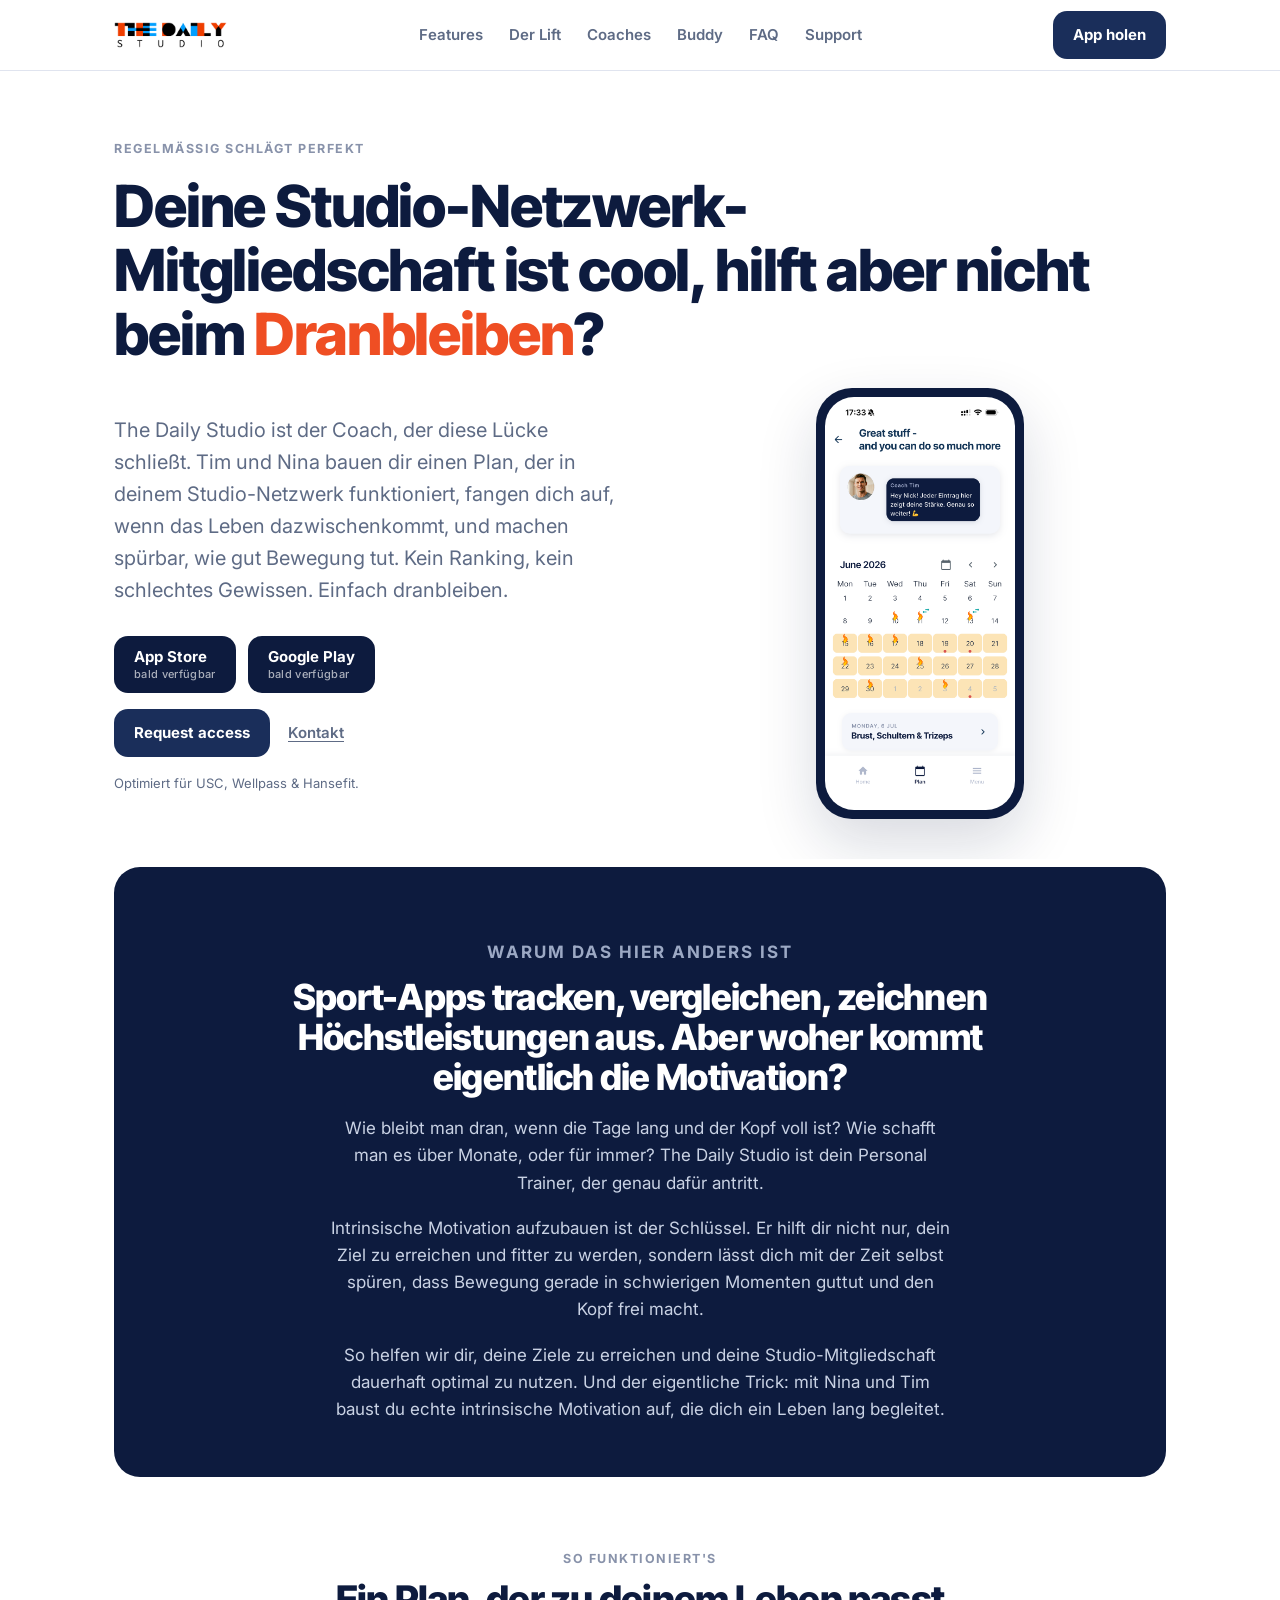
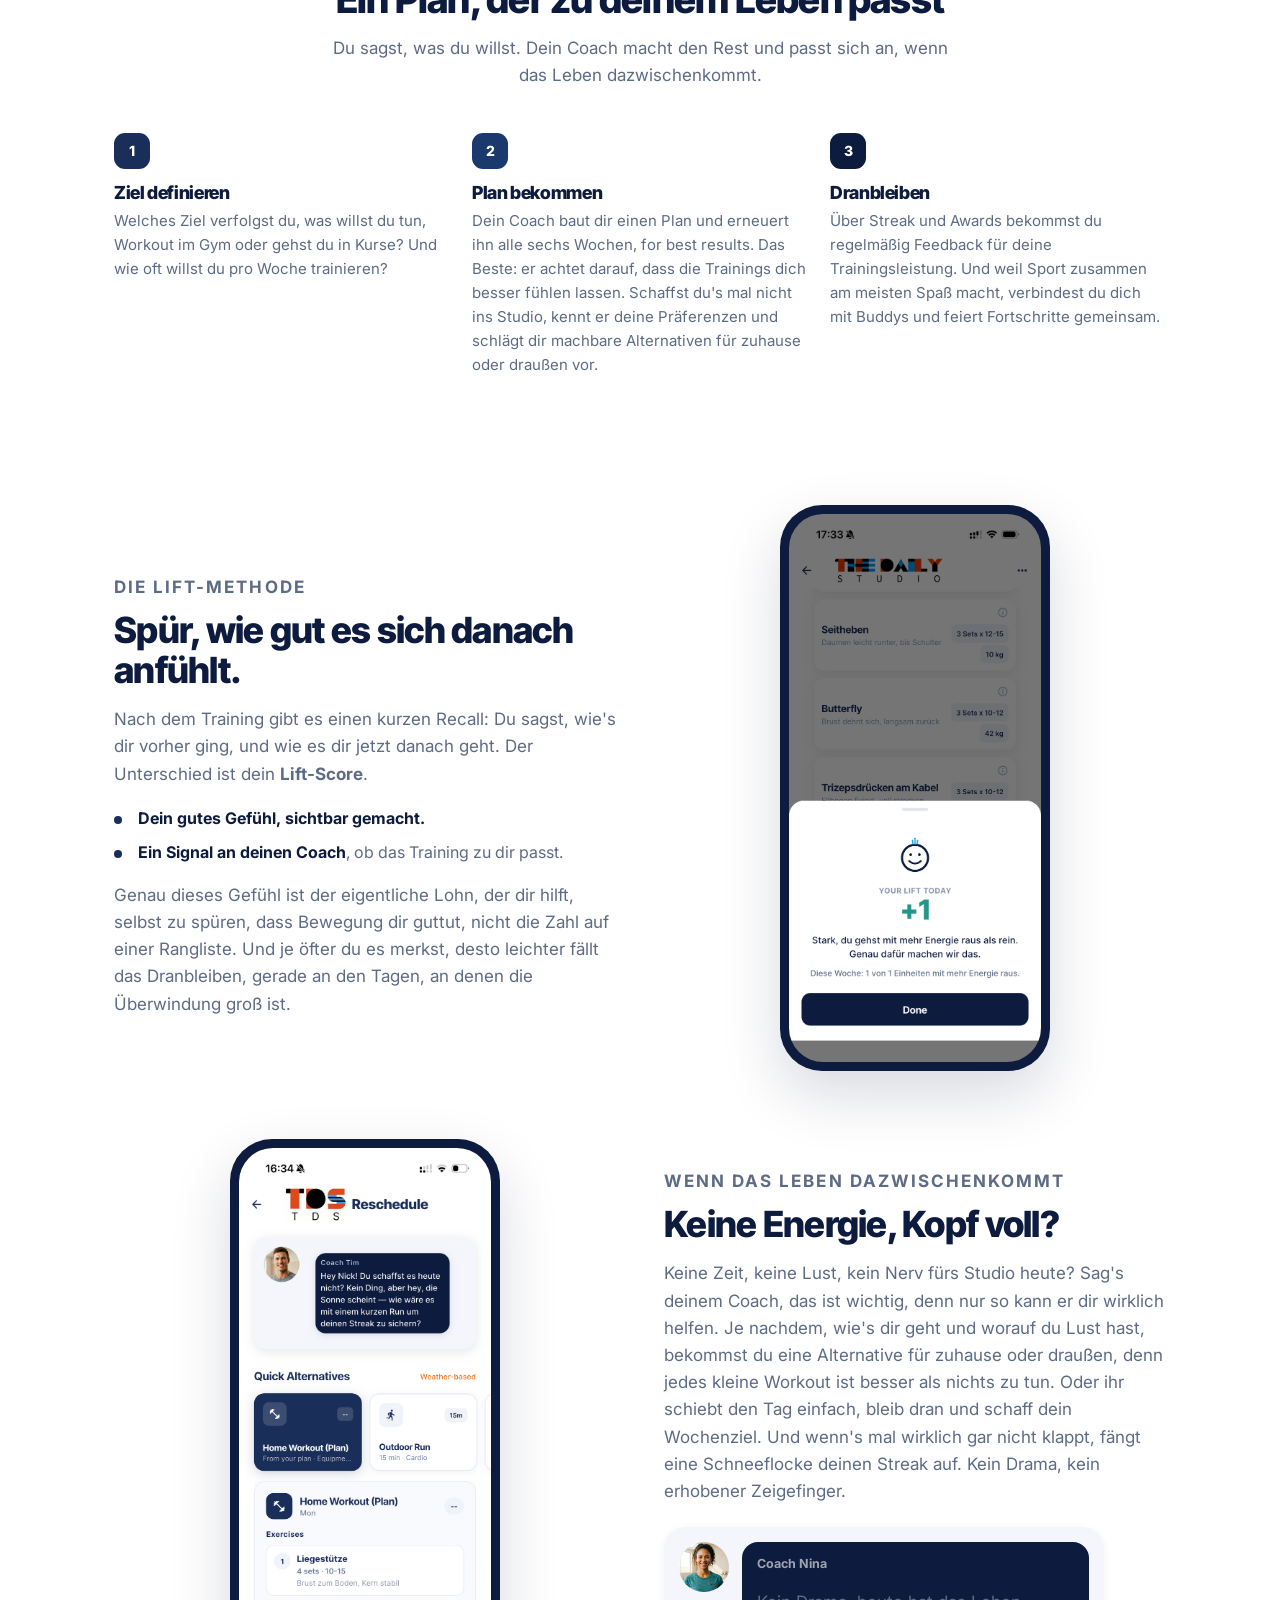
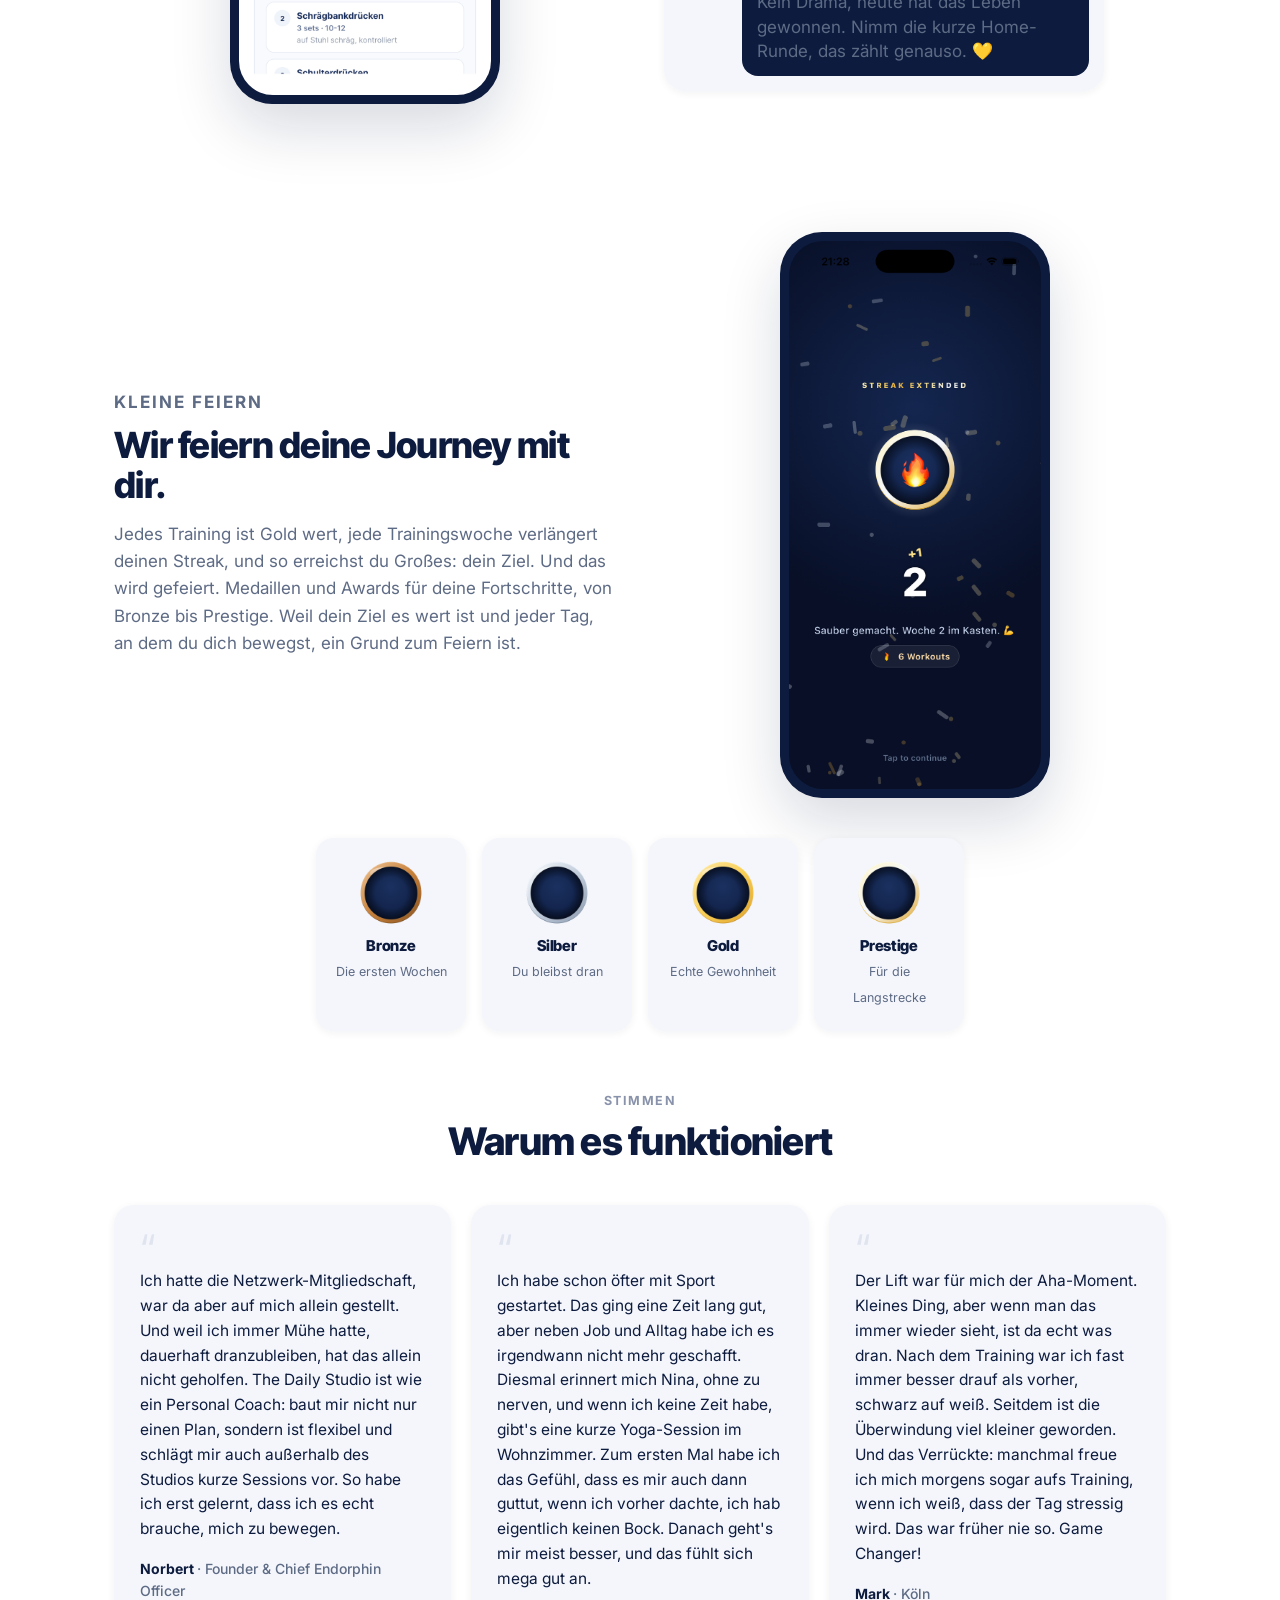
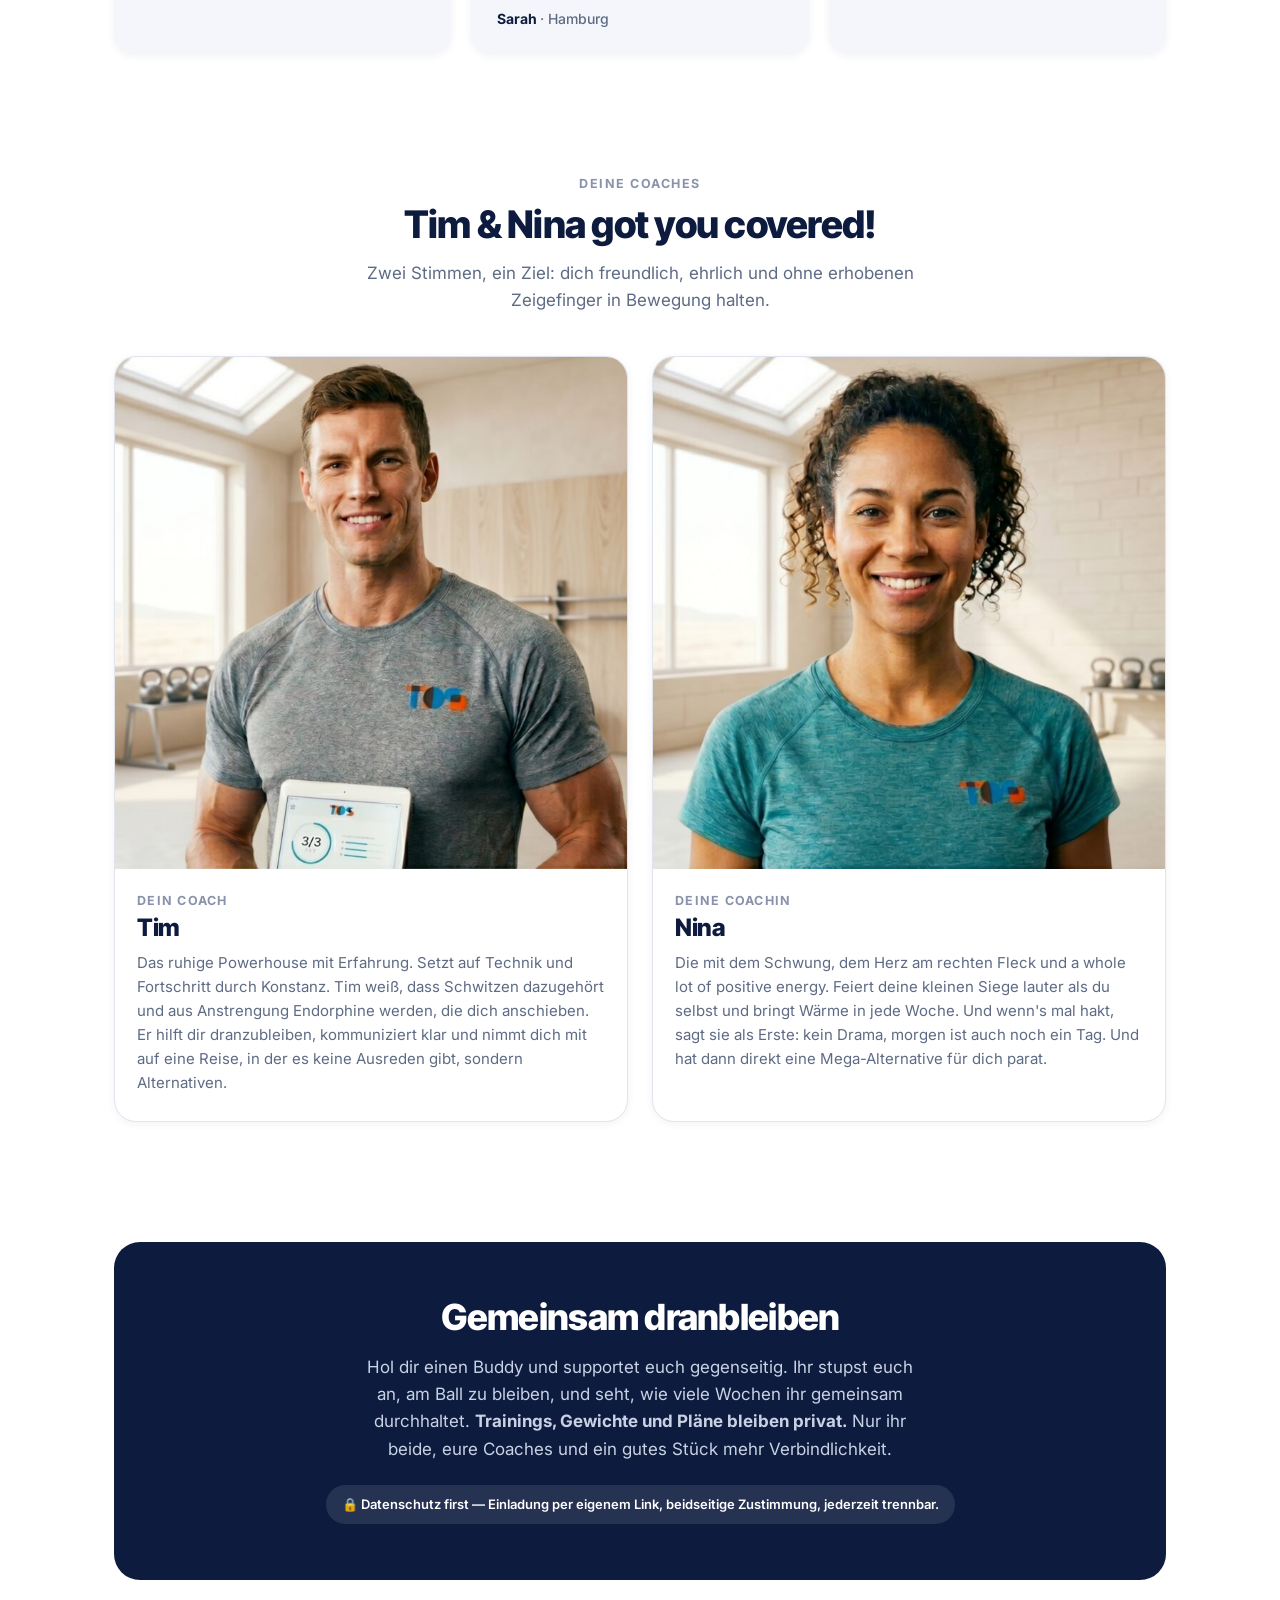
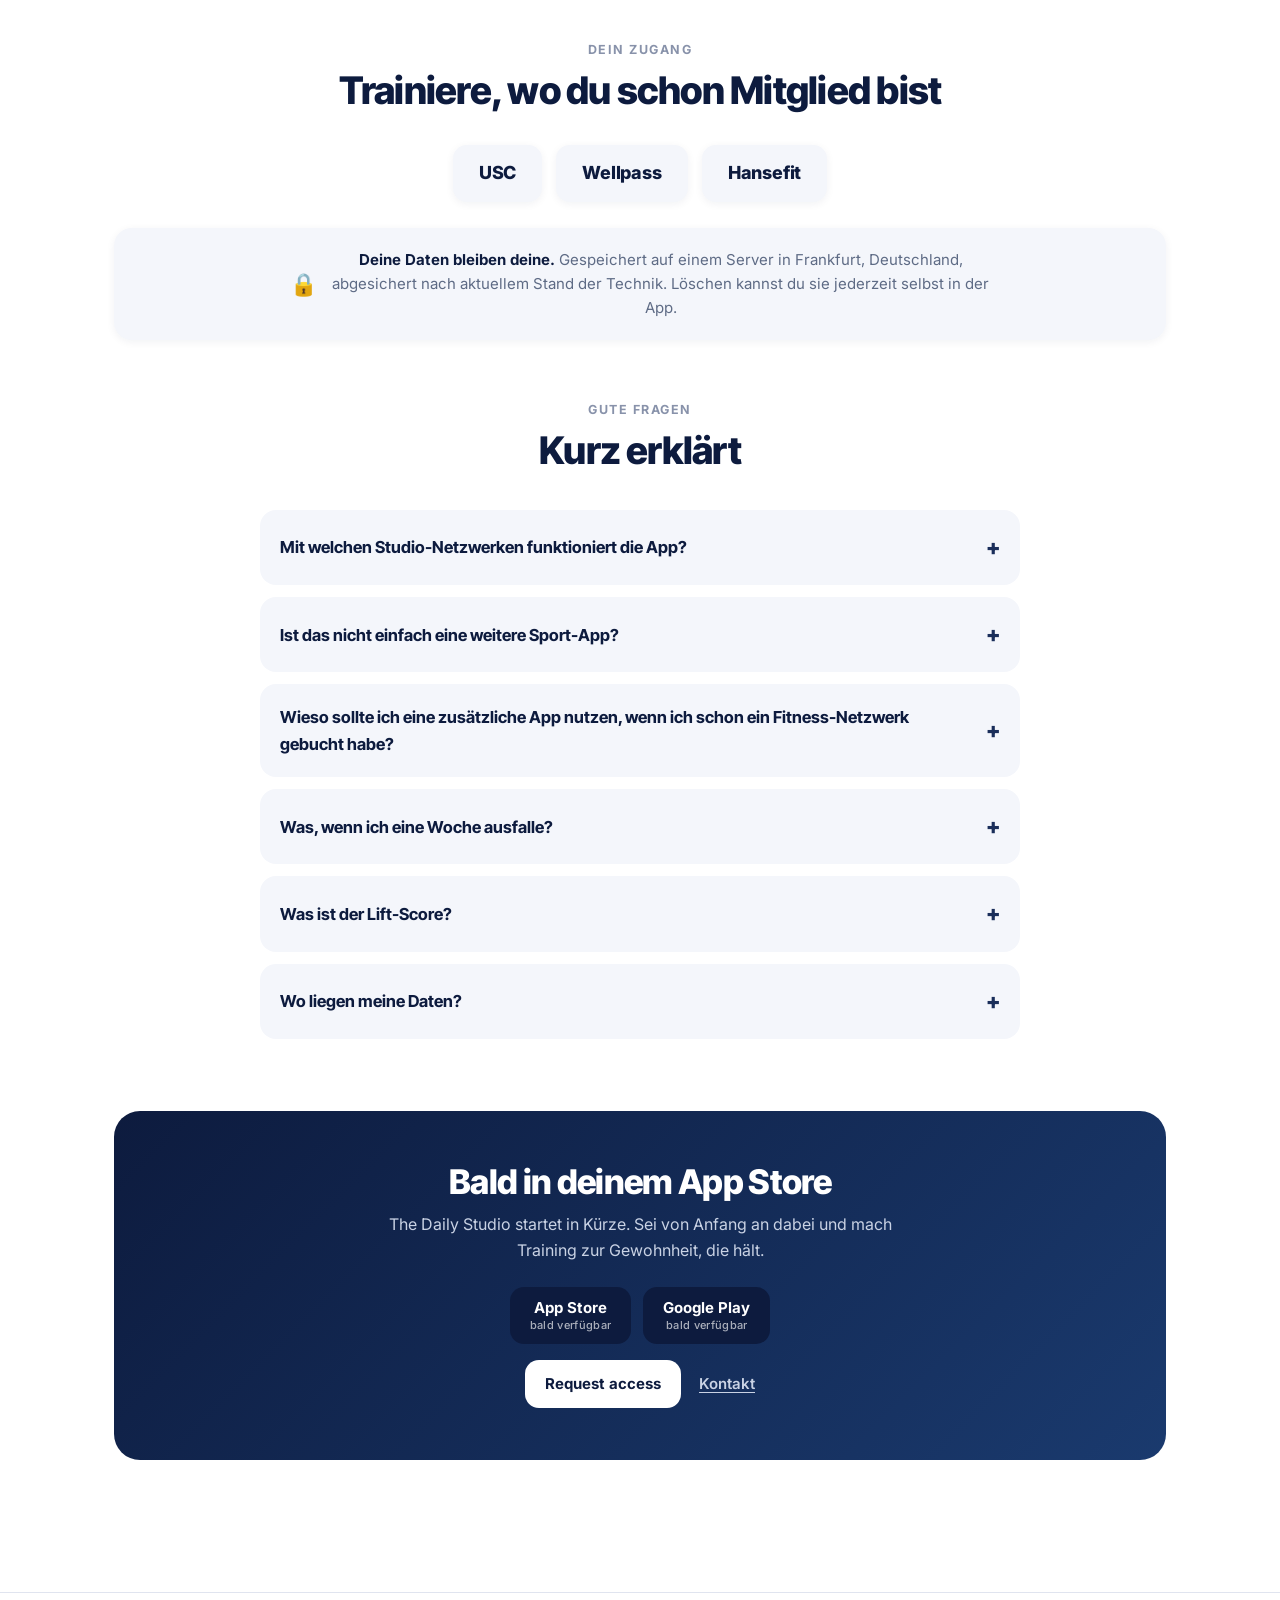
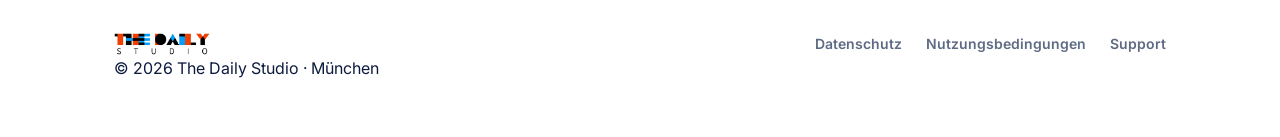
==== commit 7ed91a9d: "Nachbesserung: Datenschutz d) als Rechtsgrundlage, index „Gemeinsam dranbleiben" datenschutz.html, d" ====
--- a/index.html
+++ b/index.html
@@ -203,7 +203,7 @@
   <div class="wrap">
     <div class="buddy">
       <h2>Gemeinsam dranbleiben</h2>
-      <p>Hol dir einen Buddy und supportet euch gegenseitig. Ihr stupst euch an, am Ball zu bleiben, <strong>ganz ohne Daten auszutauschen. Niemand sieht etwas vom anderen.</strong> Nur ihr beide, eure Coaches und ein gutes Stück mehr Verbindlichkeit.</p>
+      <p>Hol dir einen Buddy und supportet euch gegenseitig. Ihr stupst euch an, am Ball zu bleiben, und seht, wie viele Wochen ihr gemeinsam durchhaltet. <strong>Trainings, Gewichte und Pläne bleiben privat.</strong> Nur ihr beide, eure Coaches und ein gutes Stück mehr Verbindlichkeit.</p>
       <span class="lock">🔒 Datenschutz first — Einladung per eigenem Link, beidseitige Zustimmung, jederzeit trennbar.</span>
     </div>
   </div>
